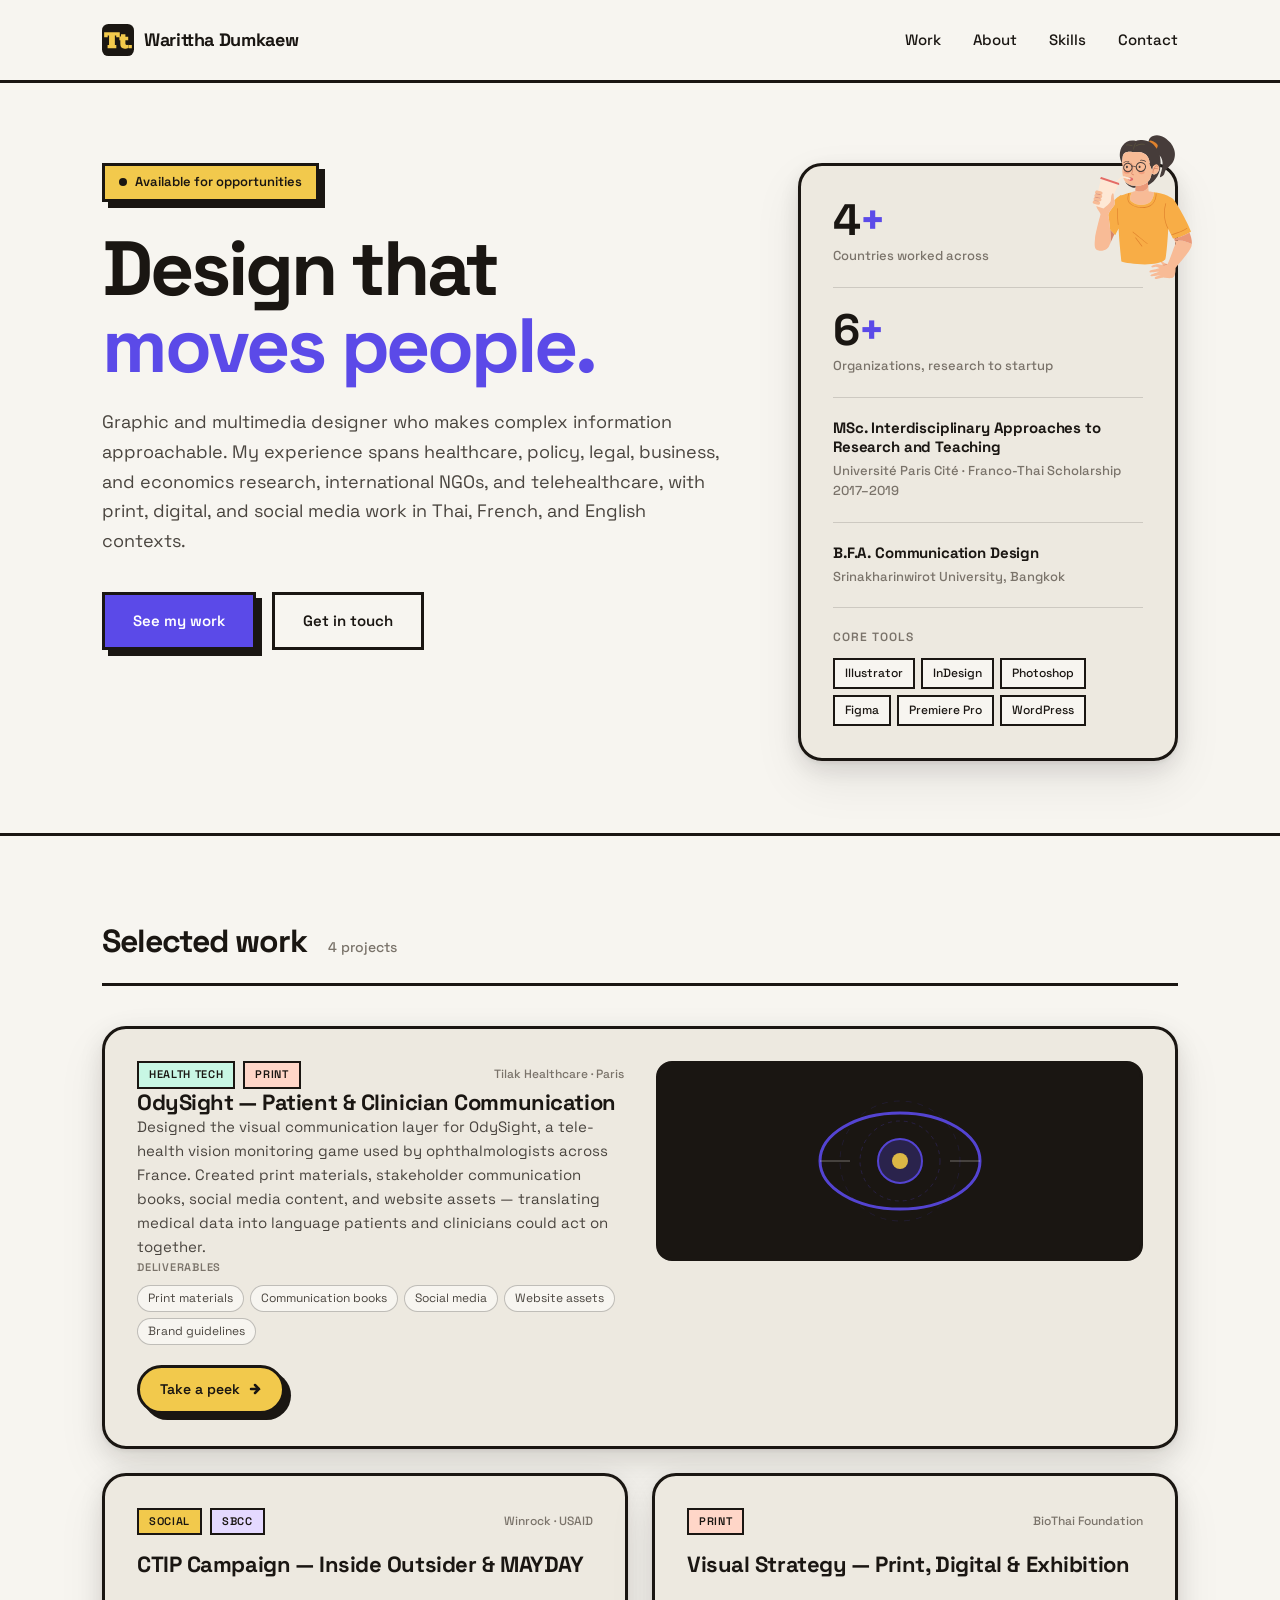
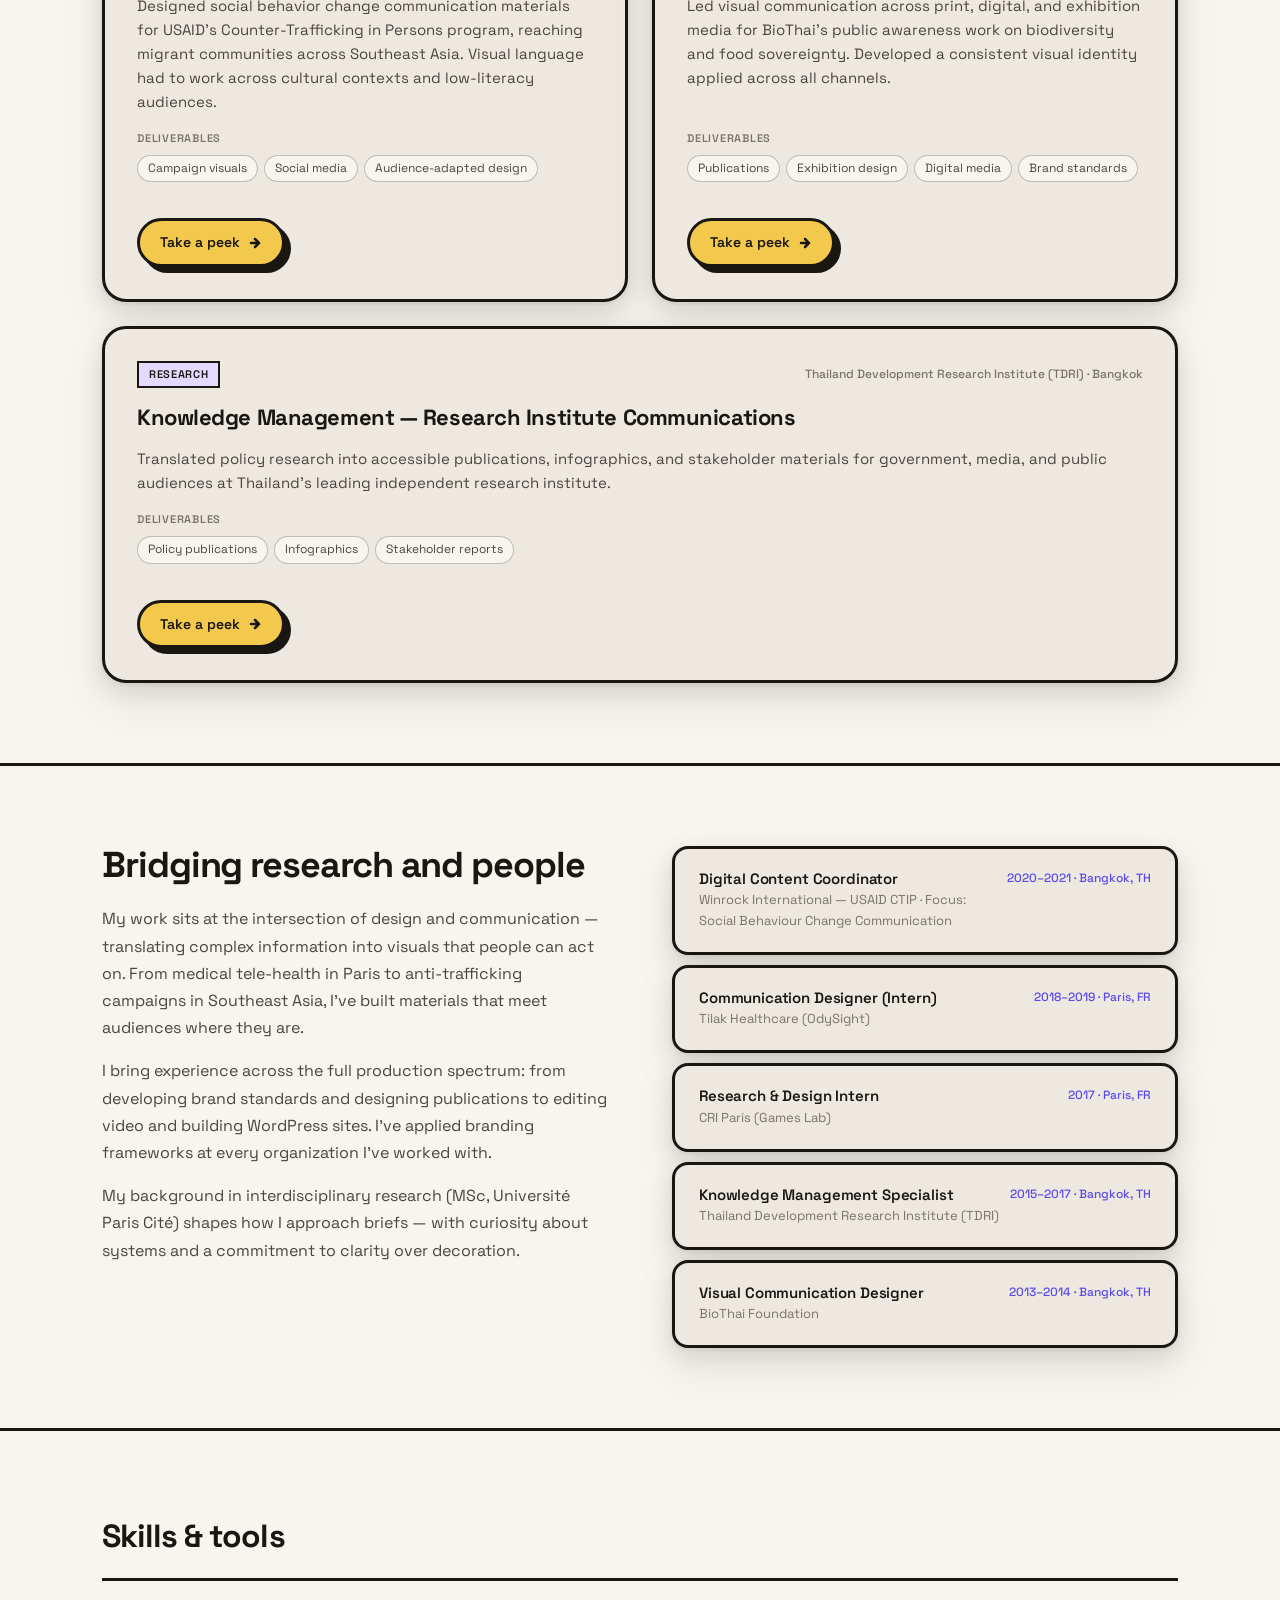
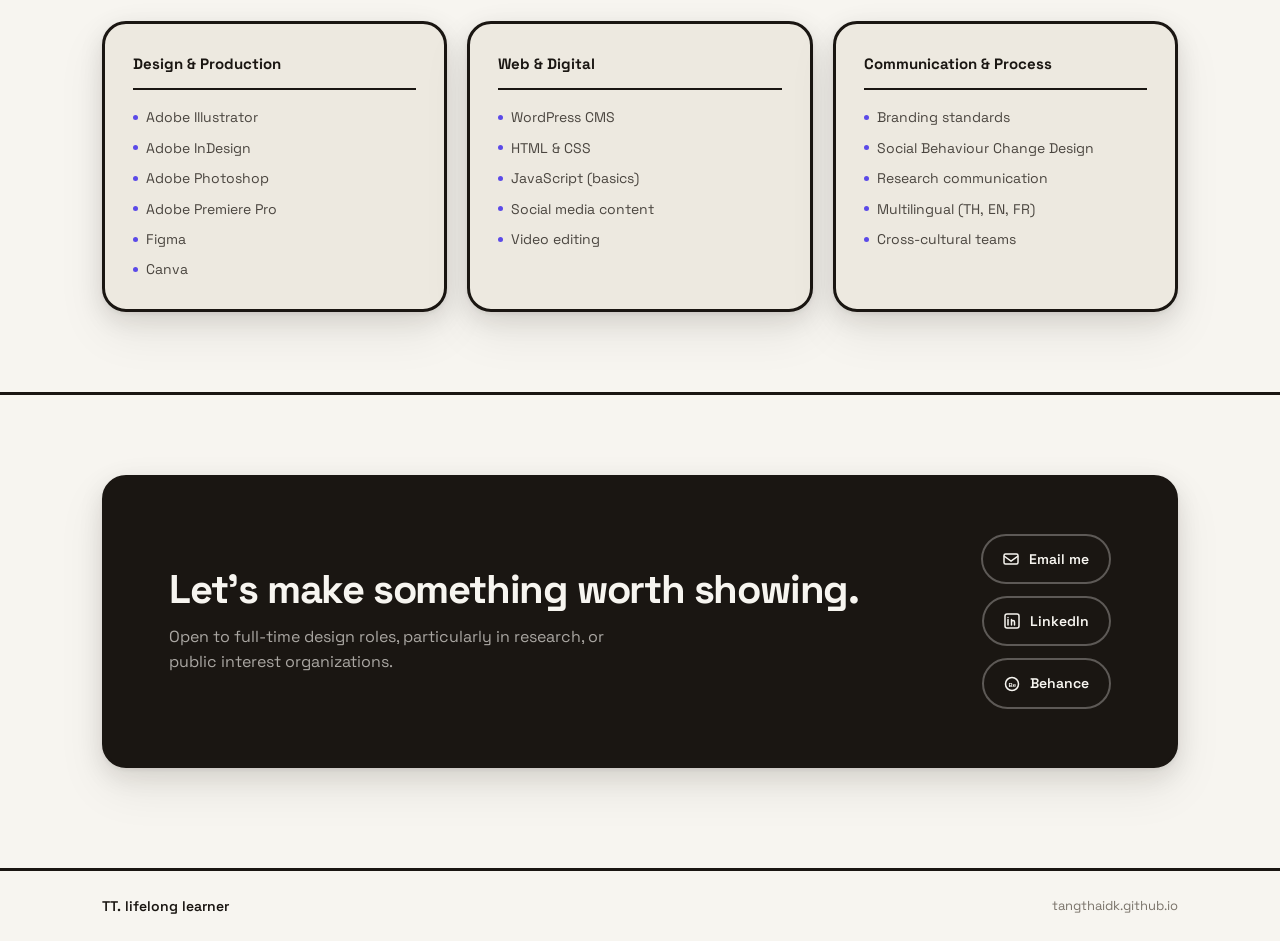
==== index.html @ 972541ae "New floating character and friendlier project button label Co-Authored-By: Claude Opus 5.5 <noreply@" ====
<!DOCTYPE html>
<html lang="en">
<head>
<meta charset="UTF-8">
<meta name="viewport" content="width=device-width, initial-scale=1.0">
<title>Warittha Dumkaew — Graphic & Multimedia Designer</title>
<link rel="icon" href="favicon.svg" type="image/svg+xml">
<link rel="apple-touch-icon" href="apple-touch-icon.png">
<link href="https://fonts.googleapis.com/css2?family=Space+Grotesk:wght@300;400;500;600;700&display=swap" rel="stylesheet">
<style>
  *, *::before, *::after { box-sizing: border-box; margin: 0; padding: 0; }

  :root {
    --base: #F7F5F0;
    --surface: #EDE9E0;
    --ink: #1A1612;
    --accent: #5B4AE8;
    --punch: #F2C94C;
    --text-soft: #4A453F;
    --text-muted: #7A736A;
    --border: 3px solid var(--ink);
    --shadow: 6px 6px 0 var(--ink);
    --clay-shadow:
      0 2px 4px rgba(26,22,18,0.06),
      0 8px 24px rgba(26,22,18,0.10),
      0 20px 48px rgba(26,22,18,0.08);
    --radius: 24px;
    --font: 'Space Grotesk', sans-serif;
  }

  html { scroll-behavior: smooth; }

  body {
    background: var(--base);
    color: var(--ink);
    font-family: var(--font);
    font-size: 17px;
    line-height: 1.6;
    overflow-x: hidden;
  }

  /* ── LOAD FADE ── */
  @keyframes fadeUp {
    from { opacity: 0; transform: translateY(20px); }
    to   { opacity: 1; transform: translateY(0); }
  }
  .fade-in { animation: fadeUp 0.6s ease both; }
  .fade-in:nth-child(2) { animation-delay: 0.1s; }
  .fade-in:nth-child(3) { animation-delay: 0.2s; }
  .fade-in:nth-child(4) { animation-delay: 0.3s; }

  @media (prefers-reduced-motion: reduce) {
    .fade-in,
    .floating-char { animation: none; }
  }

  /* ── LAYOUT ── */
  .container {
    max-width: 1140px;
    margin: 0 auto;
    padding: 0 32px;
  }

  /* ── NAV ── */
  nav {
    padding: 24px 0;
    border-bottom: var(--border);
    background: var(--base);
    position: sticky;
    top: 0;
    z-index: 100;
  }
  nav .inner {
    display: flex;
    align-items: center;
    justify-content: space-between;
  }
  .nav-name {
    display: flex;
    align-items: center;
    gap: 10px;
    font-size: 18px;
    font-weight: 700;
    letter-spacing: -0.02em;
    color: var(--ink);
    text-decoration: none;
  }
  .logo-mark {
    width: 32px;
    height: 32px;
    display: block;
    flex-shrink: 0;
  }
  .nav-links {
    display: flex;
    gap: 32px;
    list-style: none;
  }
  .nav-links a {
    font-size: 15px;
    font-weight: 500;
    color: var(--ink);
    text-decoration: none;
    padding-bottom: 2px;
    border-bottom: 2px solid transparent;
    transition: border-color 0.15s;
  }
  .nav-links a:hover { border-color: var(--accent); }
  .nav-links a:focus-visible {
    outline: 3px solid var(--accent);
    outline-offset: 4px;
    border-radius: 2px;
  }

  /* ── HERO ── */
  .hero {
    padding: 80px 0 72px;
    border-bottom: var(--border);
  }
  .hero-grid {
    display: grid;
    grid-template-columns: 1fr 380px;
    gap: 64px;
    align-items: start;
  }
  .hero-eyebrow {
    display: inline-flex;
    align-items: center;
    gap: 8px;
    background: var(--punch);
    border: var(--border);
    padding: 6px 14px;
    font-size: 13px;
    font-weight: 600;
    margin-bottom: 28px;
    box-shadow: var(--shadow);
  }
  .hero-eyebrow-dot {
    width: 8px; height: 8px;
    background: var(--ink);
    border-radius: 50%;
    flex-shrink: 0;
  }
  h1 {
    font-size: clamp(48px, 6vw, 80px);
    font-weight: 700;
    line-height: 1.0;
    letter-spacing: -0.04em;
    margin-bottom: 24px;
    max-width: 14ch;
  }
  h1 .block-accent {
    display: block;
    color: var(--accent);
  }
  .hero-bio {
    font-size: 18px;
    font-weight: 400;
    line-height: 1.65;
    max-width: 54ch;
    color: var(--text-soft);
    margin-bottom: 36px;
  }
  .hero-cta-row {
    display: flex;
    gap: 16px;
    flex-wrap: wrap;
  }
  .btn-primary,
  .btn-secondary {
    display: inline-block;
    border: var(--border);
    padding: 14px 28px;
    font-family: var(--font);
    font-size: 15px;
    font-weight: 600;
    text-decoration: none;
    cursor: pointer;
  }
  .btn-primary {
    background: var(--accent);
    color: #fff;
    box-shadow: var(--shadow);
    transition: transform 0.1s, box-shadow 0.1s;
  }
  .btn-primary:hover {
    transform: translate(-2px, -2px);
    box-shadow: 8px 8px 0 var(--ink);
  }
  .btn-primary:active {
    transform: translate(2px, 2px);
    box-shadow: 3px 3px 0 var(--ink);
  }
  .btn-secondary {
    background: transparent;
    color: var(--ink);
    transition: background 0.1s;
  }
  .btn-secondary:hover { background: var(--surface); }
  .btn-primary:focus-visible,
  .btn-secondary:focus-visible {
    outline: 3px solid var(--accent);
    outline-offset: 3px;
  }

  /* ── HERO STAT CARD (clay) ── */
  .hero-stats {
    background: var(--surface);
    border: var(--border);
    border-radius: var(--radius);
    box-shadow: var(--clay-shadow);
    padding: 32px;
    display: flex;
    flex-direction: column;
    gap: 20px;
  }
  /* ── FLOATING CHARACTER ── */
  .hero-stats-wrap {
    position: relative;
  }
  .floating-char {
    position: absolute;
    top: -48px;
    right: -24px;
    width: 120px;
    pointer-events: none;
    animation: floatBob 3.5s ease-in-out infinite;
    z-index: 2;
  }
  @keyframes floatBob {
    0%, 100% { transform: translateY(0) rotate(-4deg); }
    50%       { transform: translateY(-10px) rotate(2deg); }
  }
  .stat-number {
    font-size: 44px;
    font-weight: 700;
    letter-spacing: -0.04em;
    line-height: 1;
    color: var(--ink);
  }
  .stat-number span { color: var(--accent); }
  .stat-number.stat-degree {
    font-size: 15px;
    font-weight: 700;
    letter-spacing: -0.01em;
    line-height: 1.3;
  }
  .stat-label {
    font-size: 13px;
    font-weight: 500;
    color: var(--text-muted);
    margin-top: 4px;
  }
  .stat-divider {
    height: 1px;
    background: rgba(26,22,18,0.15);
  }
  .hero-tools-label {
    font-size: 12px;
    font-weight: 600;
    color: var(--text-muted);
    text-transform: uppercase;
    letter-spacing: 0.08em;
    margin-bottom: 10px;
  }
  .tool-tags {
    display: flex;
    flex-wrap: wrap;
    gap: 6px;
  }
  .tool-tag {
    font-size: 12px;
    font-weight: 500;
    padding: 4px 10px;
    border: 2px solid var(--ink);
    background: var(--base);
  }

  /* ── SECTION HEADER ── */
  .section-header {
    display: flex;
    align-items: baseline;
    gap: 20px;
    margin-bottom: 40px;
    padding-bottom: 16px;
    border-bottom: var(--border);
  }
  .section-title {
    font-size: 32px;
    font-weight: 700;
    letter-spacing: -0.03em;
  }
  .section-count {
    font-size: 14px;
    font-weight: 500;
    color: var(--text-muted);
  }

  /* ── PROJECTS ── */
  .projects-section {
    padding: 80px 0;
    border-bottom: var(--border);
  }
  .projects-grid {
    display: grid;
    grid-template-columns: repeat(2, 1fr);
    gap: 24px;
  }
  .project-card {
    background: var(--surface);
    border: var(--border);
    border-radius: var(--radius);
    box-shadow: var(--clay-shadow);
    padding: 32px;
    display: flex;
    flex-direction: column;
    gap: 16px;
    transition: transform 0.15s, box-shadow 0.15s;
  }
  .project-card:hover {
    transform: translate(-3px, -3px);
    box-shadow: var(--clay-shadow), var(--shadow);
  }
  .project-card.wide { grid-column: span 2; }
  .project-card.featured {
    grid-column: span 2;
    display: grid;
    grid-template-columns: 1fr 1fr;
    gap: 32px;
    align-items: start;
  }
  .project-meta {
    display: flex;
    gap: 8px;
    flex-wrap: wrap;
    align-items: center;
  }
  .project-tag {
    font-size: 11px;
    font-weight: 600;
    padding: 3px 10px;
    border: 2px solid var(--ink);
    text-transform: uppercase;
    letter-spacing: 0.06em;
  }
  .project-tag.health { background: #C8F7E4; }
  .project-tag.research { background: #E4D9FF; }
  .project-tag.social { background: var(--punch); }
  .project-tag.print { background: #FFD6C8; }
  .project-org {
    font-size: 12px;
    font-weight: 500;
    color: var(--text-muted);
    margin-left: auto;
  }
  .project-title {
    font-size: 22px;
    font-weight: 700;
    letter-spacing: -0.02em;
    line-height: 1.2;
  }
  .project-desc {
    font-size: 15px;
    line-height: 1.6;
    color: var(--text-soft);
  }
  .project-deliverables {
    margin-top: auto;
  }
  .deliverables-label {
    font-size: 11px;
    font-weight: 600;
    text-transform: uppercase;
    letter-spacing: 0.07em;
    color: var(--text-muted);
    margin-bottom: 8px;
  }
  .deliverables-list {
    display: flex;
    flex-wrap: wrap;
    gap: 6px;
  }
  .deliverable-chip {
    font-size: 12px;
    padding: 3px 10px;
    background: var(--base);
    border: 1.5px solid rgba(26,22,18,0.25);
    border-radius: 100px;
    color: var(--text-soft);
  }
  .project-link-btn {
    align-self: flex-start;
    display: inline-flex;
    align-items: center;
    gap: 8px;
    margin-top: 20px;
    padding: 10px 20px;
    font-size: 14px;
    font-weight: 600;
    color: var(--ink);
    text-decoration: none;
    background: var(--punch);
    border: var(--border);
    border-radius: 100px;
    box-shadow: var(--shadow);
    transition: transform 0.1s;
  }
  .project-link-btn:hover { transform: translateY(-2px); }
  .project-link-btn:focus-visible {
    outline: 3px solid var(--accent);
    outline-offset: 3px;
  }
  .project-visual {
    background: var(--ink);
    border: var(--border);
    border-radius: 16px;
    min-height: 200px;
    display: flex;
    align-items: center;
    justify-content: center;
    overflow: hidden;
  }
  .project-visual svg { opacity: 0.9; }

  /* ── ABOUT ── */
  .about-section {
    padding: 80px 0;
    border-bottom: var(--border);
  }
  .about-grid {
    display: grid;
    grid-template-columns: 1fr 1fr;
    gap: 64px;
    align-items: start;
  }
  .about-text h2 {
    font-size: 36px;
    font-weight: 700;
    letter-spacing: -0.03em;
    margin-bottom: 20px;
    line-height: 1.1;
  }
  .about-text p {
    font-size: 16px;
    line-height: 1.7;
    color: var(--text-soft);
    margin-bottom: 16px;
  }
  .about-text p:last-child { margin-bottom: 0; }
  .experience-stack {
    display: flex;
    flex-direction: column;
    gap: 10px;
  }
  .exp-item {
    background: var(--surface);
    border: var(--border);
    border-radius: 16px;
    padding: 20px 24px;
    box-shadow: var(--clay-shadow);
    display: grid;
    grid-template-columns: 1fr auto;
    gap: 8px;
    align-items: start;
  }
  .exp-role {
    font-size: 15px;
    font-weight: 600;
    letter-spacing: -0.01em;
    line-height: 1.3;
  }
  .exp-org {
    font-size: 13px;
    color: var(--text-muted);
    margin-top: 2px;
  }
  .exp-loc {
    font-size: 12px;
    font-weight: 500;
    color: var(--accent);
    text-align: right;
    white-space: nowrap;
  }

  /* ── SKILLS ── */
  .skills-section {
    padding: 80px 0;
    border-bottom: var(--border);
  }
  .skills-grid {
    display: grid;
    grid-template-columns: repeat(3, 1fr);
    gap: 20px;
  }
  .skill-card {
    background: var(--surface);
    border: var(--border);
    border-radius: var(--radius);
    box-shadow: var(--clay-shadow);
    padding: 28px;
  }
  .skill-card-title {
    font-size: 15px;
    font-weight: 700;
    margin-bottom: 16px;
    padding-bottom: 12px;
    border-bottom: 2px solid var(--ink);
  }
  .skill-list {
    list-style: none;
    display: flex;
    flex-direction: column;
    gap: 8px;
  }
  .skill-list li {
    font-size: 14px;
    color: var(--text-soft);
    display: flex;
    align-items: center;
    gap: 8px;
  }
  .skill-dot {
    width: 5px; height: 5px;
    background: var(--accent);
    border-radius: 50%;
    flex-shrink: 0;
  }

  /* ── CONTACT ── */
  .contact-section {
    padding: 80px 0 100px;
  }
  .contact-box {
    background: var(--ink);
    color: var(--base);
    border: var(--border);
    border-radius: var(--radius);
    box-shadow: var(--clay-shadow);
    padding: 56px 64px;
    display: grid;
    grid-template-columns: 1fr auto;
    gap: 48px;
    align-items: center;
  }
  .contact-box h2 {
    font-size: 40px;
    font-weight: 700;
    letter-spacing: -0.03em;
    line-height: 1.1;
    margin-bottom: 12px;
    color: var(--base);
  }
  .contact-box p {
    font-size: 16px;
    color: rgba(247,245,240,0.65);
    max-width: 46ch;
  }
  .contact-links {
    display: flex;
    flex-direction: column;
    gap: 12px;
    align-items: flex-end;
  }
  .contact-link {
    display: flex;
    align-items: center;
    gap: 10px;
    font-size: 14px;
    font-weight: 600;
    color: var(--base);
    text-decoration: none;
    padding: 12px 20px;
    border: 2px solid rgba(247,245,240,0.3);
    border-radius: 100px;
    transition: border-color 0.15s, background 0.15s;
  }
  .contact-link:hover {
    border-color: var(--punch);
    background: rgba(242,201,76,0.1);
  }
  .contact-link:focus-visible {
    outline: 3px solid var(--punch);
    outline-offset: 3px;
  }

  /* ── FOOTER ── */
  footer {
    padding: 24px 0;
    border-top: var(--border);
  }
  footer .inner {
    display: flex;
    justify-content: space-between;
    align-items: center;
  }
  .footer-name {
    font-size: 14px;
    font-weight: 600;
  }
  .footer-note {
    font-size: 13px;
    color: var(--text-muted);
  }

  /* ── RESPONSIVE ── */
  @media (max-width: 900px) {
    .hero-grid { grid-template-columns: 1fr; gap: 40px; }
    .projects-grid { grid-template-columns: 1fr; }
    .project-card.wide,
    .project-card.featured { grid-column: auto; }
    .project-card.featured { grid-template-columns: 1fr; }
    .floating-char { width: 90px; top: -36px; right: -12px; }
    .about-grid { grid-template-columns: 1fr; gap: 40px; }
    .skills-grid { grid-template-columns: 1fr 1fr; }
    .contact-box {
      grid-template-columns: 1fr;
      padding: 40px 32px;
    }
    .contact-links { align-items: flex-start; }
  }

  @media (max-width: 600px) {
    .container { padding: 0 20px; }
    h1 { font-size: 42px; }
    .skills-grid { grid-template-columns: 1fr; }
    .nav-links { display: none; }
    .contact-box h2 { font-size: 30px; }
  }
</style>
</head>
<body>

<!-- NAV -->
<nav>
  <div class="container inner">
    <a class="nav-name" href="#">
      <img class="logo-mark" src="favicon.svg" alt="" width="32" height="32">
      Warittha Dumkaew
    </a>
    <ul class="nav-links">
      <li><a href="#projects">Work</a></li>
      <li><a href="#about">About</a></li>
      <li><a href="#skills">Skills</a></li>
      <li><a href="#contact">Contact</a></li>
    </ul>
  </div>
</nav>

<!-- HERO -->
<section class="hero">
  <div class="container">
    <div class="hero-grid">
      <div>
        <div class="hero-eyebrow fade-in">
          <span class="hero-eyebrow-dot"></span>
          Available for opportunities
        </div>
        <h1 class="fade-in">Design that <span class="block-accent">moves people.</span></h1>
        <p class="hero-bio fade-in">
          Graphic and multimedia designer who makes complex information approachable. My experience spans healthcare, policy, legal, business, and economics research, international NGOs, and telehealthcare, with print, digital, and social media work in Thai, French, and English contexts.
        </p>
        <div class="hero-cta-row fade-in">
          <a href="#projects" class="btn-primary">See my work</a>
          <a href="#contact" class="btn-secondary">Get in touch</a>
        </div>
      </div>
      <div class="hero-stats-wrap fade-in">
        <!-- FLOATING CHARACTER (decorative) — to change it, replace character.svg -->
        <img class="floating-char" src="character.svg" alt="">

        <div class="hero-stats">
          <div class="stat-item">
            <div class="stat-number">4<span>+</span></div>
            <div class="stat-label">Countries worked across</div>
          </div>
          <div class="stat-divider"></div>
          <div class="stat-item">
            <div class="stat-number">6<span>+</span></div>
            <div class="stat-label">Organizations, research to startup</div>
          </div>
          <div class="stat-divider"></div>
          <div class="stat-item">
            <div class="stat-number stat-degree">MSc. Interdisciplinary Approaches to Research and Teaching</div>
            <div class="stat-label">Université Paris Cité · Franco-Thai Scholarship 2017–2019</div>
          </div>
          <div class="stat-divider"></div>
          <div class="stat-item">
            <div class="stat-number stat-degree">B.F.A. Communication Design</div>
            <div class="stat-label">Srinakharinwirot University, Bangkok</div>
          </div>
          <div class="stat-divider"></div>
          <div>
            <div class="hero-tools-label">Core tools</div>
            <div class="tool-tags">
              <span class="tool-tag">Illustrator</span>
              <span class="tool-tag">InDesign</span>
              <span class="tool-tag">Photoshop</span>
              <span class="tool-tag">Figma</span>
              <span class="tool-tag">Premiere Pro</span>
              <span class="tool-tag">WordPress</span>
            </div>
          </div>
        </div><!-- .hero-stats -->
      </div><!-- .hero-stats-wrap -->
    </div>
  </div>
</section>

<!-- PROJECTS -->
<section class="projects-section" id="projects">
  <div class="container">
    <div class="section-header">
      <h2 class="section-title">Selected work</h2>
      <span class="section-count">4 projects</span>
    </div>
    <div class="projects-grid">

      <!-- FEATURED: OdySight -->
      <div class="project-card featured">
        <div>
          <div class="project-meta">
            <span class="project-tag health">Health tech</span>
            <span class="project-tag print">Print</span>
            <span class="project-org">Tilak Healthcare · Paris</span>
          </div>
          <h3 class="project-title">OdySight — Patient &amp; Clinician Communication</h3>
          <p class="project-desc">
            Designed the visual communication layer for OdySight, a tele-health vision monitoring game used by ophthalmologists across France. Created print materials, stakeholder communication books, social media content, and website assets — translating medical data into language patients and clinicians could act on together.
          </p>
          <div class="project-deliverables">
            <div class="deliverables-label">Deliverables</div>
            <div class="deliverables-list">
              <span class="deliverable-chip">Print materials</span>
              <span class="deliverable-chip">Communication books</span>
              <span class="deliverable-chip">Social media</span>
              <span class="deliverable-chip">Website assets</span>
              <span class="deliverable-chip">Brand guidelines</span>
            </div>
          </div>
          <a href="tilak.html" class="project-link-btn">
            Take a peek
            <svg aria-hidden="true" width="14" height="14" viewBox="0 0 14 14" fill="none" stroke="currentColor" stroke-width="2.5" stroke-linecap="round"><path d="M3 7h8M7 3l4 4-4 4"/></svg>
          </a>
        </div>
        <div class="project-visual">
          <svg aria-hidden="true" width="220" height="180" viewBox="0 0 220 180" fill="none" xmlns="http://www.w3.org/2000/svg">
            <ellipse cx="110" cy="90" rx="80" ry="48" stroke="#5B4AE8" stroke-width="3"/>
            <circle cx="110" cy="90" r="22" fill="#5B4AE8" fill-opacity="0.3" stroke="#5B4AE8" stroke-width="2"/>
            <circle cx="110" cy="90" r="8" fill="#F2C94C"/>
            <line x1="30" y1="90" x2="60" y2="90" stroke="rgba(247,245,240,0.3)" stroke-width="1.5"/>
            <line x1="160" y1="90" x2="190" y2="90" stroke="rgba(247,245,240,0.3)" stroke-width="1.5"/>
            <circle cx="110" cy="90" r="40" stroke="rgba(91,74,232,0.25)" stroke-width="1" stroke-dasharray="4 4"/>
            <circle cx="110" cy="90" r="60" stroke="rgba(91,74,232,0.15)" stroke-width="1" stroke-dasharray="6 6"/>
          </svg>
        </div>
      </div>

      <!-- Winrock -->
      <div class="project-card">
        <div class="project-meta">
          <span class="project-tag social">Social</span>
          <span class="project-tag research">SBCC</span>
          <span class="project-org">Winrock · USAID</span>
        </div>
        <h3 class="project-title">CTIP Campaign — Inside Outsider &amp; MAYDAY</h3>
        <p class="project-desc">
          Designed social behavior change communication materials for USAID's Counter-Trafficking in Persons program, reaching migrant communities across Southeast Asia. Visual language had to work across cultural contexts and low-literacy audiences.
        </p>
        <div class="project-deliverables">
          <div class="deliverables-label">Deliverables</div>
          <div class="deliverables-list">
            <span class="deliverable-chip">Campaign visuals</span>
            <span class="deliverable-chip">Social media</span>
            <span class="deliverable-chip">Audience-adapted design</span>
          </div>
        </div>
        <a href="winrock.html" class="project-link-btn">
          Take a peek
          <svg aria-hidden="true" width="14" height="14" viewBox="0 0 14 14" fill="none" stroke="currentColor" stroke-width="2.5" stroke-linecap="round"><path d="M3 7h8M7 3l4 4-4 4"/></svg>
        </a>
      </div>

      <!-- BioThai -->
      <div class="project-card">
        <div class="project-meta">
          <span class="project-tag print">Print</span>
          <span class="project-org">BioThai Foundation</span>
        </div>
        <h3 class="project-title">Visual Strategy — Print, Digital &amp; Exhibition</h3>
        <p class="project-desc">
          Led visual communication across print, digital, and exhibition media for BioThai's public awareness work on biodiversity and food sovereignty. Developed a consistent visual identity applied across all channels.
        </p>
        <div class="project-deliverables">
          <div class="deliverables-label">Deliverables</div>
          <div class="deliverables-list">
            <span class="deliverable-chip">Publications</span>
            <span class="deliverable-chip">Exhibition design</span>
            <span class="deliverable-chip">Digital media</span>
            <span class="deliverable-chip">Brand standards</span>
          </div>
        </div>
        <a href="biothai.html" class="project-link-btn">
          Take a peek
          <svg aria-hidden="true" width="14" height="14" viewBox="0 0 14 14" fill="none" stroke="currentColor" stroke-width="2.5" stroke-linecap="round"><path d="M3 7h8M7 3l4 4-4 4"/></svg>
        </a>
      </div>

      <!-- TDRI -->
      <div class="project-card wide">
        <div class="project-meta">
          <span class="project-tag research">Research</span>
          <span class="project-org">Thailand Development Research Institute (TDRI) · Bangkok</span>
        </div>
        <h3 class="project-title">Knowledge Management — Research Institute Communications</h3>
        <p class="project-desc">
          Translated policy research into accessible publications, infographics, and stakeholder materials for government, media, and public audiences at Thailand's leading independent research institute.
        </p>
        <div class="project-deliverables">
          <div class="deliverables-label">Deliverables</div>
          <div class="deliverables-list">
            <span class="deliverable-chip">Policy publications</span>
            <span class="deliverable-chip">Infographics</span>
            <span class="deliverable-chip">Stakeholder reports</span>
          </div>
        </div>
        <a href="tdri.html" class="project-link-btn">
          Take a peek
          <svg aria-hidden="true" width="14" height="14" viewBox="0 0 14 14" fill="none" stroke="currentColor" stroke-width="2.5" stroke-linecap="round"><path d="M3 7h8M7 3l4 4-4 4"/></svg>
        </a>
      </div>

    </div>
  </div>
</section>

<!-- ABOUT -->
<section class="about-section" id="about">
  <div class="container">
    <div class="about-grid">
      <div class="about-text">
        <h2>Bridging research and people</h2>
        <p>
          My work sits at the intersection of design and communication — translating complex information into visuals that people can act on. From medical tele-health in Paris to anti-trafficking campaigns in Southeast Asia, I've built materials that meet audiences where they are.
        </p>
        <p>
          I bring experience across the full production spectrum: from developing brand standards and designing publications to editing video and building WordPress sites. I've applied branding frameworks at every organization I've worked with.
        </p>
        <p>
          My background in interdisciplinary research (MSc, Université Paris Cité) shapes how I approach briefs — with curiosity about systems and a commitment to clarity over decoration.
        </p>
      </div>
      <div>
        <div class="experience-stack">
          <div class="exp-item">
            <div>
              <div class="exp-role">Digital Content Coordinator</div>
              <div class="exp-org">Winrock International — USAID CTIP · Focus: Social Behaviour Change Communication</div>
            </div>
            <div class="exp-loc">2020–2021 · Bangkok, TH</div>
          </div>
          <div class="exp-item">
            <div>
              <div class="exp-role">Communication Designer (Intern)</div>
              <div class="exp-org">Tilak Healthcare (OdySight)</div>
            </div>
            <div class="exp-loc">2018–2019 · Paris, FR</div>
          </div>
          <div class="exp-item">
            <div>
              <div class="exp-role">Research &amp; Design Intern</div>
              <div class="exp-org">CRI Paris (Games Lab)</div>
            </div>
            <div class="exp-loc">2017 · Paris, FR</div>
          </div>
          <div class="exp-item">
            <div>
              <div class="exp-role">Knowledge Management Specialist</div>
              <div class="exp-org">Thailand Development Research Institute (TDRI)</div>
            </div>
            <div class="exp-loc">2015–2017 · Bangkok, TH</div>
          </div>
          <div class="exp-item">
            <div>
              <div class="exp-role">Visual Communication Designer</div>
              <div class="exp-org">BioThai Foundation</div>
            </div>
            <div class="exp-loc">2013–2014 · Bangkok, TH</div>
          </div>
        </div>
      </div>
    </div>
  </div>
</section>

<!-- SKILLS -->
<section class="skills-section" id="skills">
  <div class="container">
    <div class="section-header">
      <h2 class="section-title">Skills &amp; tools</h2>
    </div>
    <div class="skills-grid">
      <div class="skill-card">
        <div class="skill-card-title">Design &amp; Production</div>
        <ul class="skill-list">
          <li><span class="skill-dot"></span>Adobe Illustrator</li>
          <li><span class="skill-dot"></span>Adobe InDesign</li>
          <li><span class="skill-dot"></span>Adobe Photoshop</li>
          <li><span class="skill-dot"></span>Adobe Premiere Pro</li>
          <li><span class="skill-dot"></span>Figma</li>
          <li><span class="skill-dot"></span>Canva</li>
        </ul>
      </div>
      <div class="skill-card">
        <div class="skill-card-title">Web &amp; Digital</div>
        <ul class="skill-list">
          <li><span class="skill-dot"></span>WordPress CMS</li>
          <li><span class="skill-dot"></span>HTML &amp; CSS</li>
          <li><span class="skill-dot"></span>JavaScript (basics)</li>
          <li><span class="skill-dot"></span>Social media content</li>
          <li><span class="skill-dot"></span>Video editing</li>
        </ul>
      </div>
      <div class="skill-card">
        <div class="skill-card-title">Communication &amp; Process</div>
        <ul class="skill-list">
          <li><span class="skill-dot"></span>Branding standards</li>
          <li><span class="skill-dot"></span>Social Behaviour Change Design</li>
          <li><span class="skill-dot"></span>Research communication</li>
          <li><span class="skill-dot"></span>Multilingual (TH, EN, FR)</li>
          <li><span class="skill-dot"></span>Cross-cultural teams</li>
        </ul>
      </div>
    </div>
  </div>
</section>

<!-- CONTACT -->
<section class="contact-section" id="contact">
  <div class="container">
    <div class="contact-box">
      <div>
        <h2>Let's make something worth showing.</h2>
        <p>Open to full-time design roles, particularly in research, or public interest organizations.</p>
      </div>
      <div class="contact-links">
        <a href="mailto:tangthaidk@gmail.com" class="contact-link">
          <svg aria-hidden="true" width="16" height="16" viewBox="0 0 16 16" fill="none"><rect x="1" y="3" width="14" height="10" rx="1.5" stroke="currentColor" stroke-width="1.5"/><path d="M1 5l7 5 7-5" stroke="currentColor" stroke-width="1.5"/></svg>
          Email me
        </a>
        <a href="https://www.linkedin.com/in/warittha-dumkaew/" class="contact-link" target="_blank" rel="noopener">
          <svg aria-hidden="true" width="16" height="16" viewBox="0 0 16 16" fill="none"><rect x="1" y="1" width="14" height="14" rx="2" stroke="currentColor" stroke-width="1.5"/><path d="M4 6.5V12M4 4.5V4.6" stroke="currentColor" stroke-width="1.5" stroke-linecap="round"/><path d="M7.5 12V9a1.5 1.5 0 013 0v3M7.5 6.5V12" stroke="currentColor" stroke-width="1.5" stroke-linecap="round"/></svg>
          LinkedIn
        </a>
        <a href="https://www.behance.net/maikeedfai_tc27a" class="contact-link" target="_blank" rel="noopener">
          <svg aria-hidden="true" width="16" height="16" viewBox="0 0 16 16" fill="none"><circle cx="8" cy="8" r="6.5" stroke="currentColor" stroke-width="1.5"/><text x="4.5" y="11" font-size="6" font-family="sans-serif" fill="currentColor" font-weight="700">Be</text></svg>
          Behance
        </a>
      </div>
    </div>
  </div>
</section>

<!-- FOOTER -->
<footer>
  <div class="container inner">
    <span class="footer-name">TT. lifelong learner</span>
    <span class="footer-note">tangthaidk.github.io</span>
  </div>
</footer>

</body>
</html>
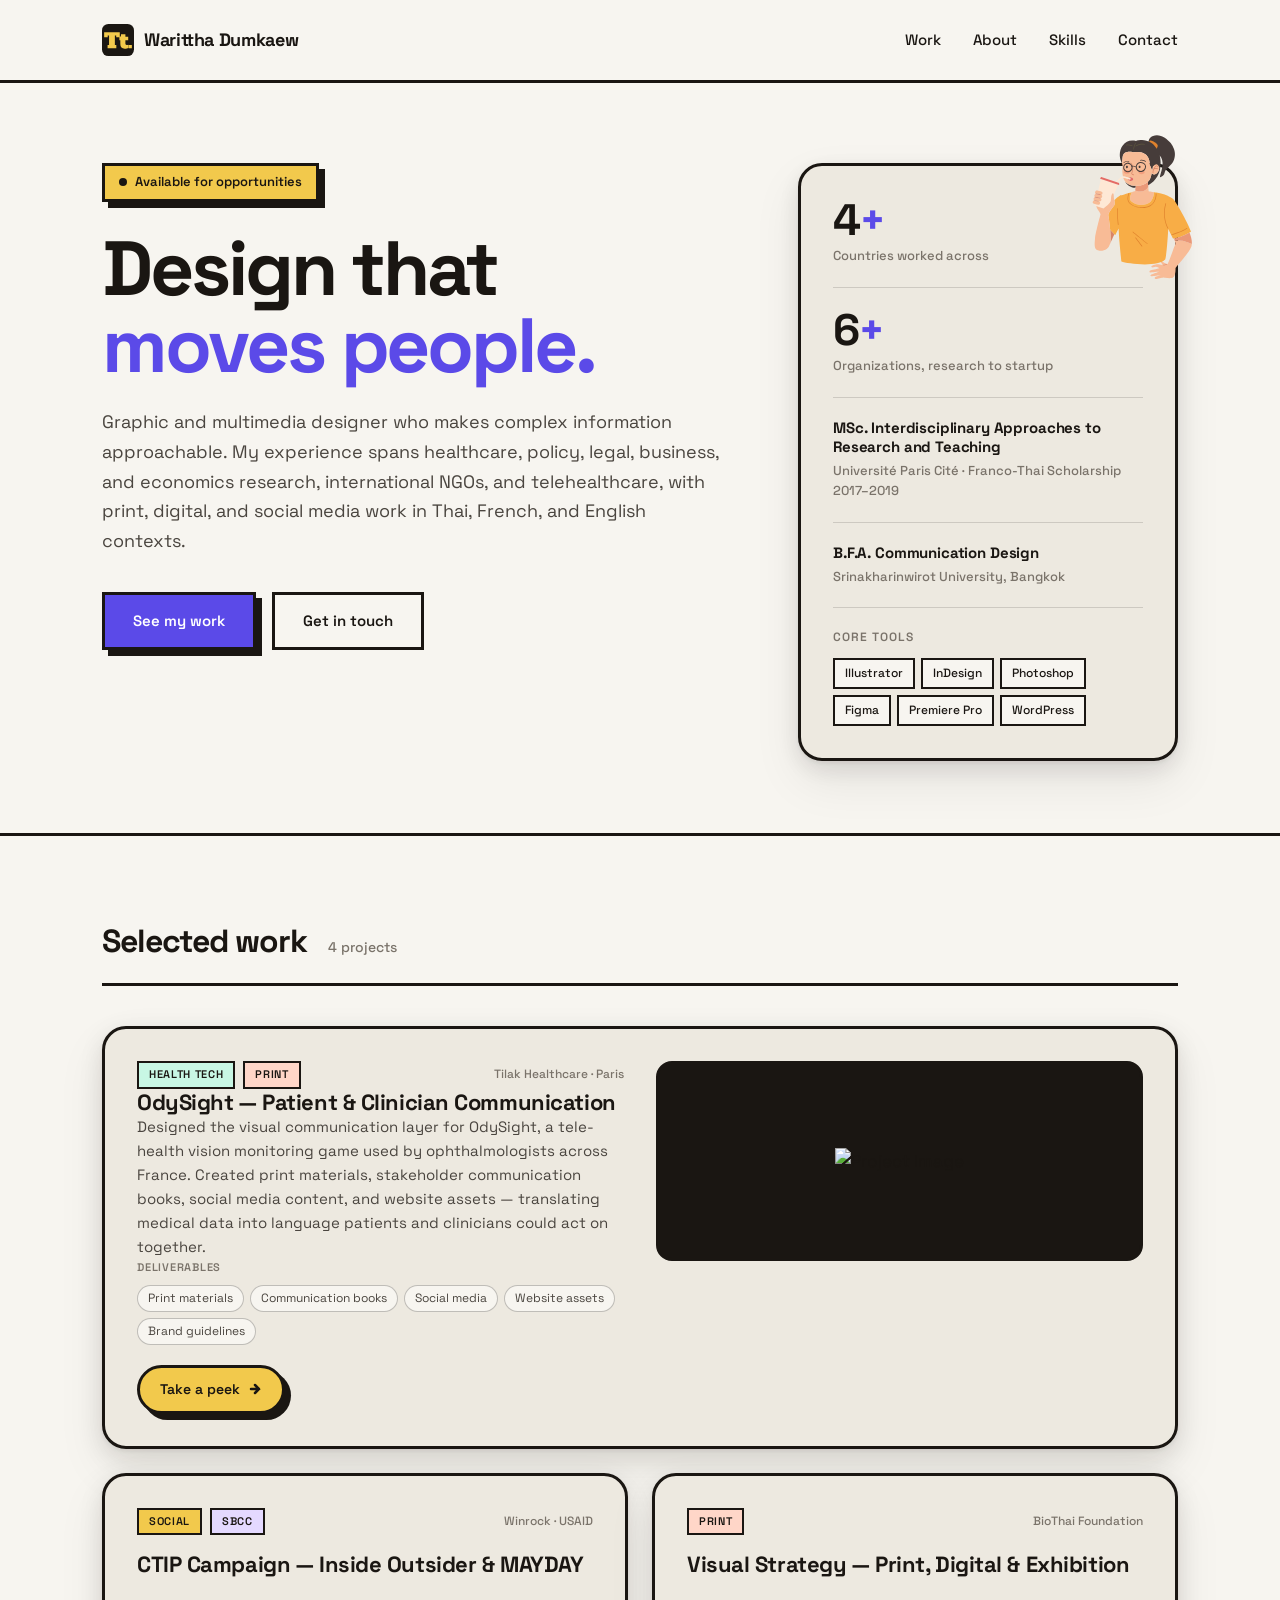
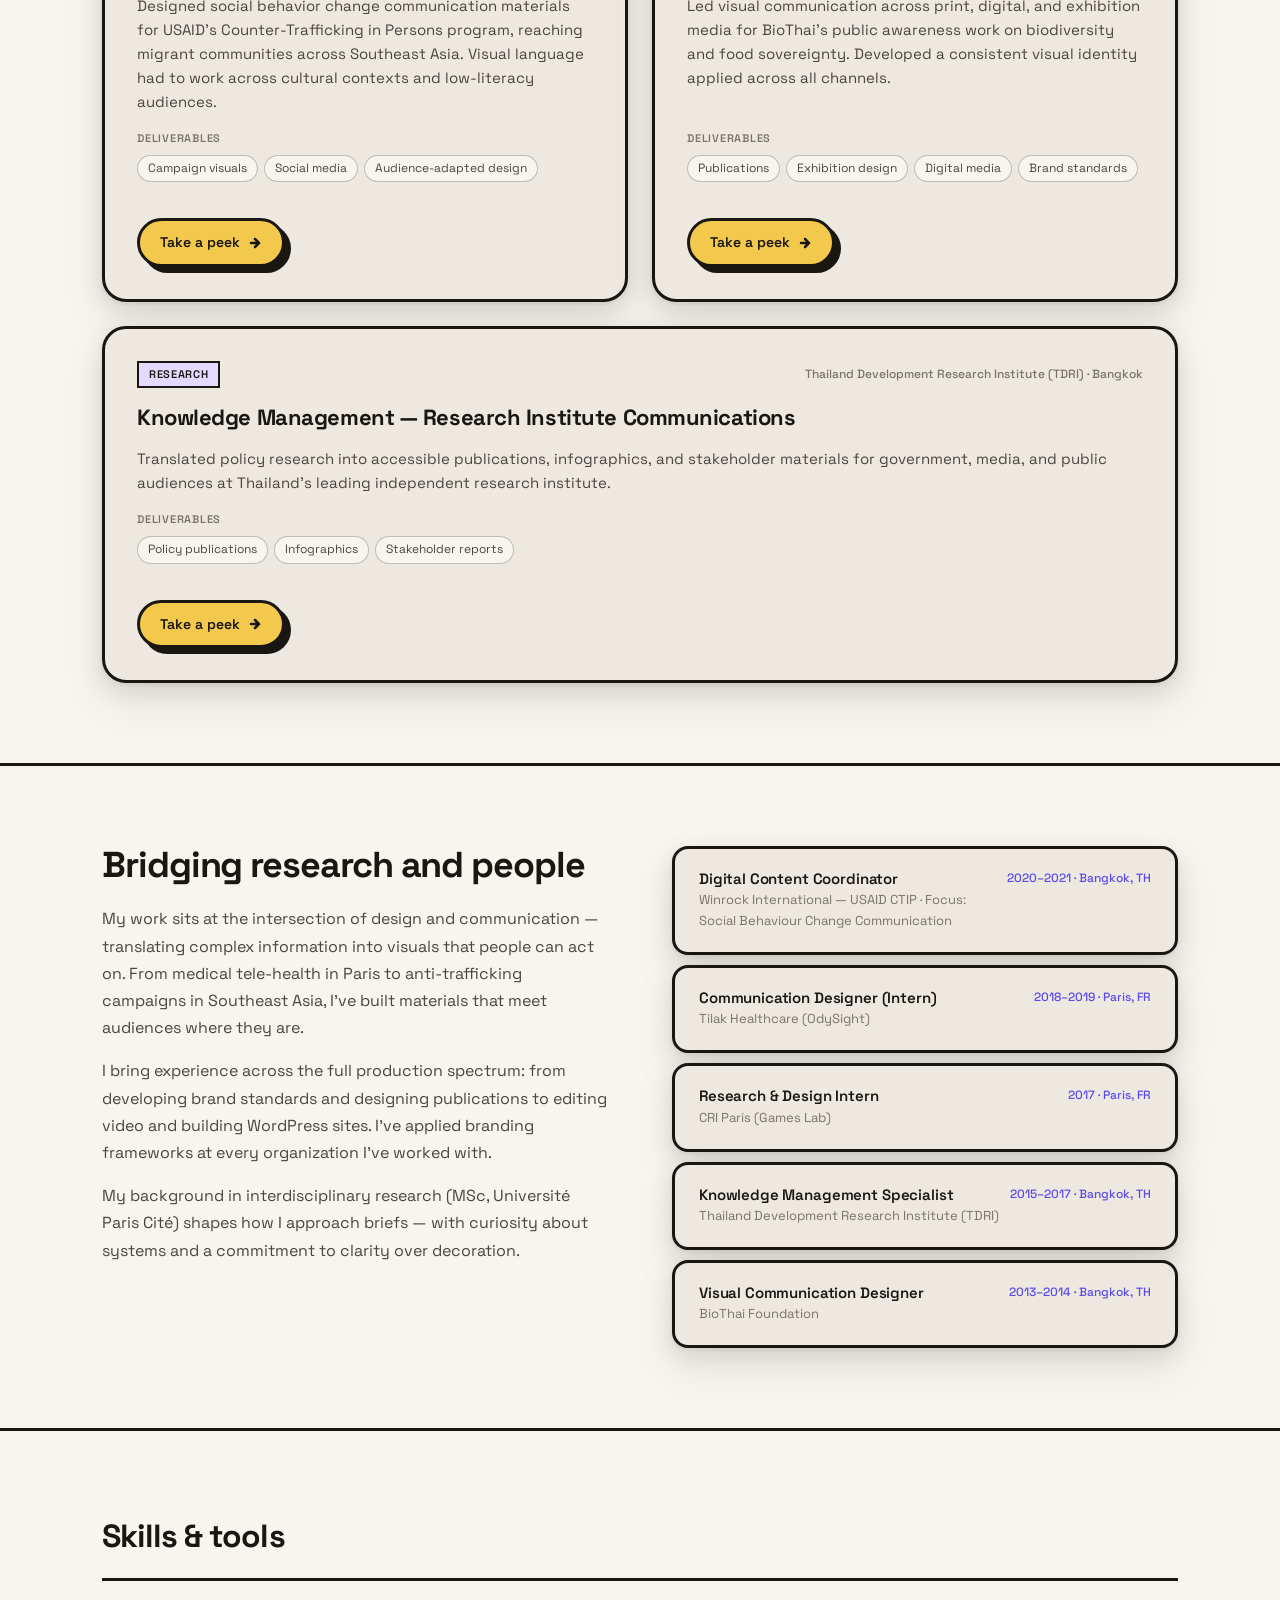
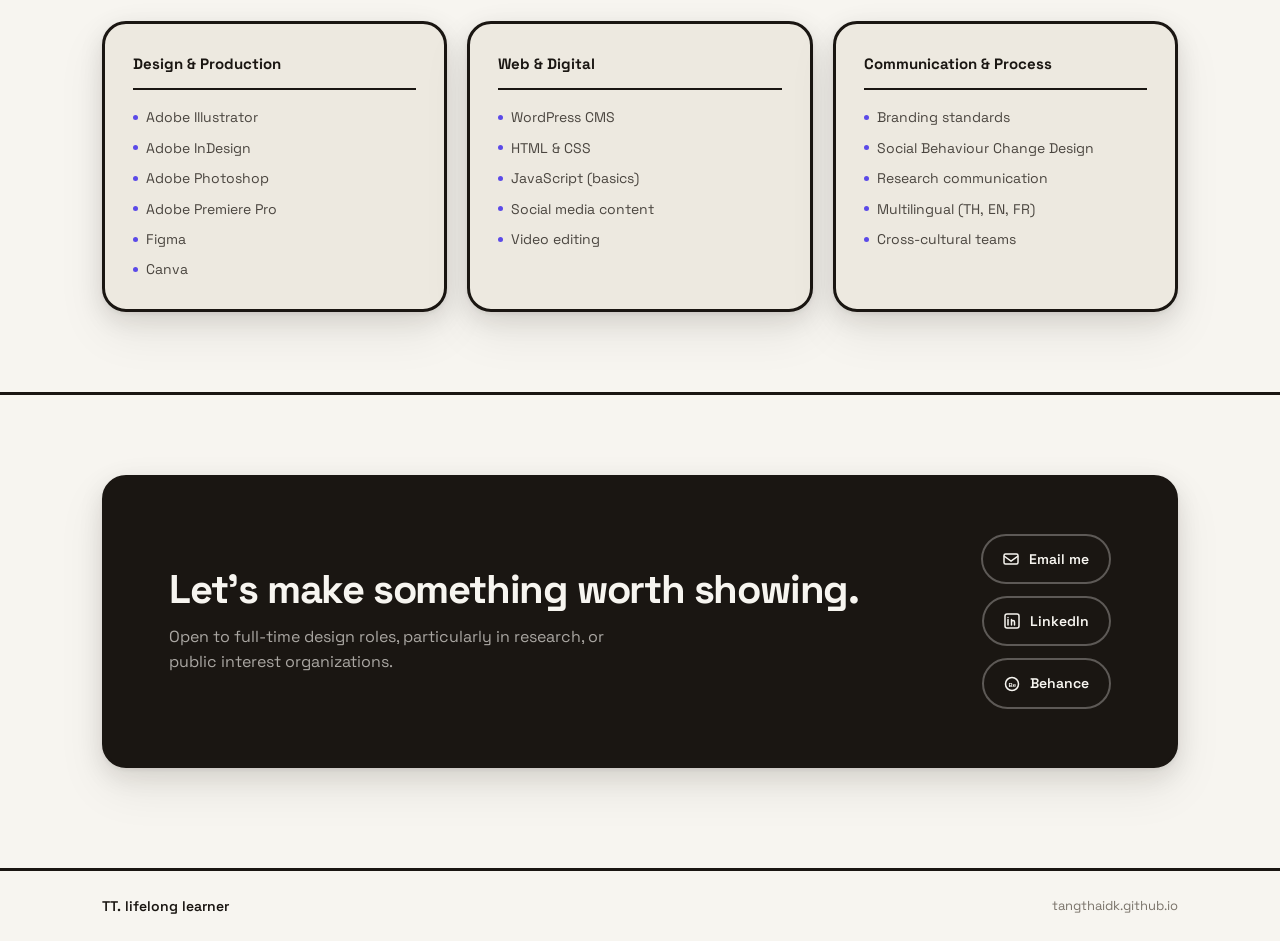
==== commit bc95607d: "visual added" ====
--- a/index.html
+++ b/index.html
@@ -51,6 +51,7 @@
 
   @media (prefers-reduced-motion: reduce) {
     .fade-in,
+    .hero-eyebrow.fade-in,
     .floating-char { animation: none; }
   }
 
@@ -134,6 +135,17 @@
     font-weight: 600;
     margin-bottom: 28px;
     box-shadow: var(--shadow);
+  }
+  /* Flickers like a light on a shaky voltage, after the fade-in finishes */
+  .hero-eyebrow.fade-in {
+    animation: fadeUp 0.7s ease both,
+               voltage-flicker 3s 0.8s infinite;
+  }
+  @keyframes voltage-flicker {
+    0%, 65%, 72%, 100% { filter: brightness(1); }
+    67% { filter: brightness(0.65); }
+    69% { filter: brightness(0.88); }
+    70% { filter: brightness(0.72); }
   }
   .hero-eyebrow-dot {
     width: 8px; height: 8px;
@@ -743,15 +755,8 @@
           </a>
         </div>
         <div class="project-visual">
-          <svg aria-hidden="true" width="220" height="180" viewBox="0 0 220 180" fill="none" xmlns="http://www.w3.org/2000/svg">
-            <ellipse cx="110" cy="90" rx="80" ry="48" stroke="#5B4AE8" stroke-width="3"/>
-            <circle cx="110" cy="90" r="22" fill="#5B4AE8" fill-opacity="0.3" stroke="#5B4AE8" stroke-width="2"/>
-            <circle cx="110" cy="90" r="8" fill="#F2C94C"/>
-            <line x1="30" y1="90" x2="60" y2="90" stroke="rgba(247,245,240,0.3)" stroke-width="1.5"/>
-            <line x1="160" y1="90" x2="190" y2="90" stroke="rgba(247,245,240,0.3)" stroke-width="1.5"/>
-            <circle cx="110" cy="90" r="40" stroke="rgba(91,74,232,0.25)" stroke-width="1" stroke-dasharray="4 4"/>
-            <circle cx="110" cy="90" r="60" stroke="rgba(91,74,232,0.15)" stroke-width="1" stroke-dasharray="6 6"/>
-          </svg>
+          <img src="images/Tilak/Waitingroomposter.png" alt="Project Image">
+        </img>
         </div>
       </div>
 
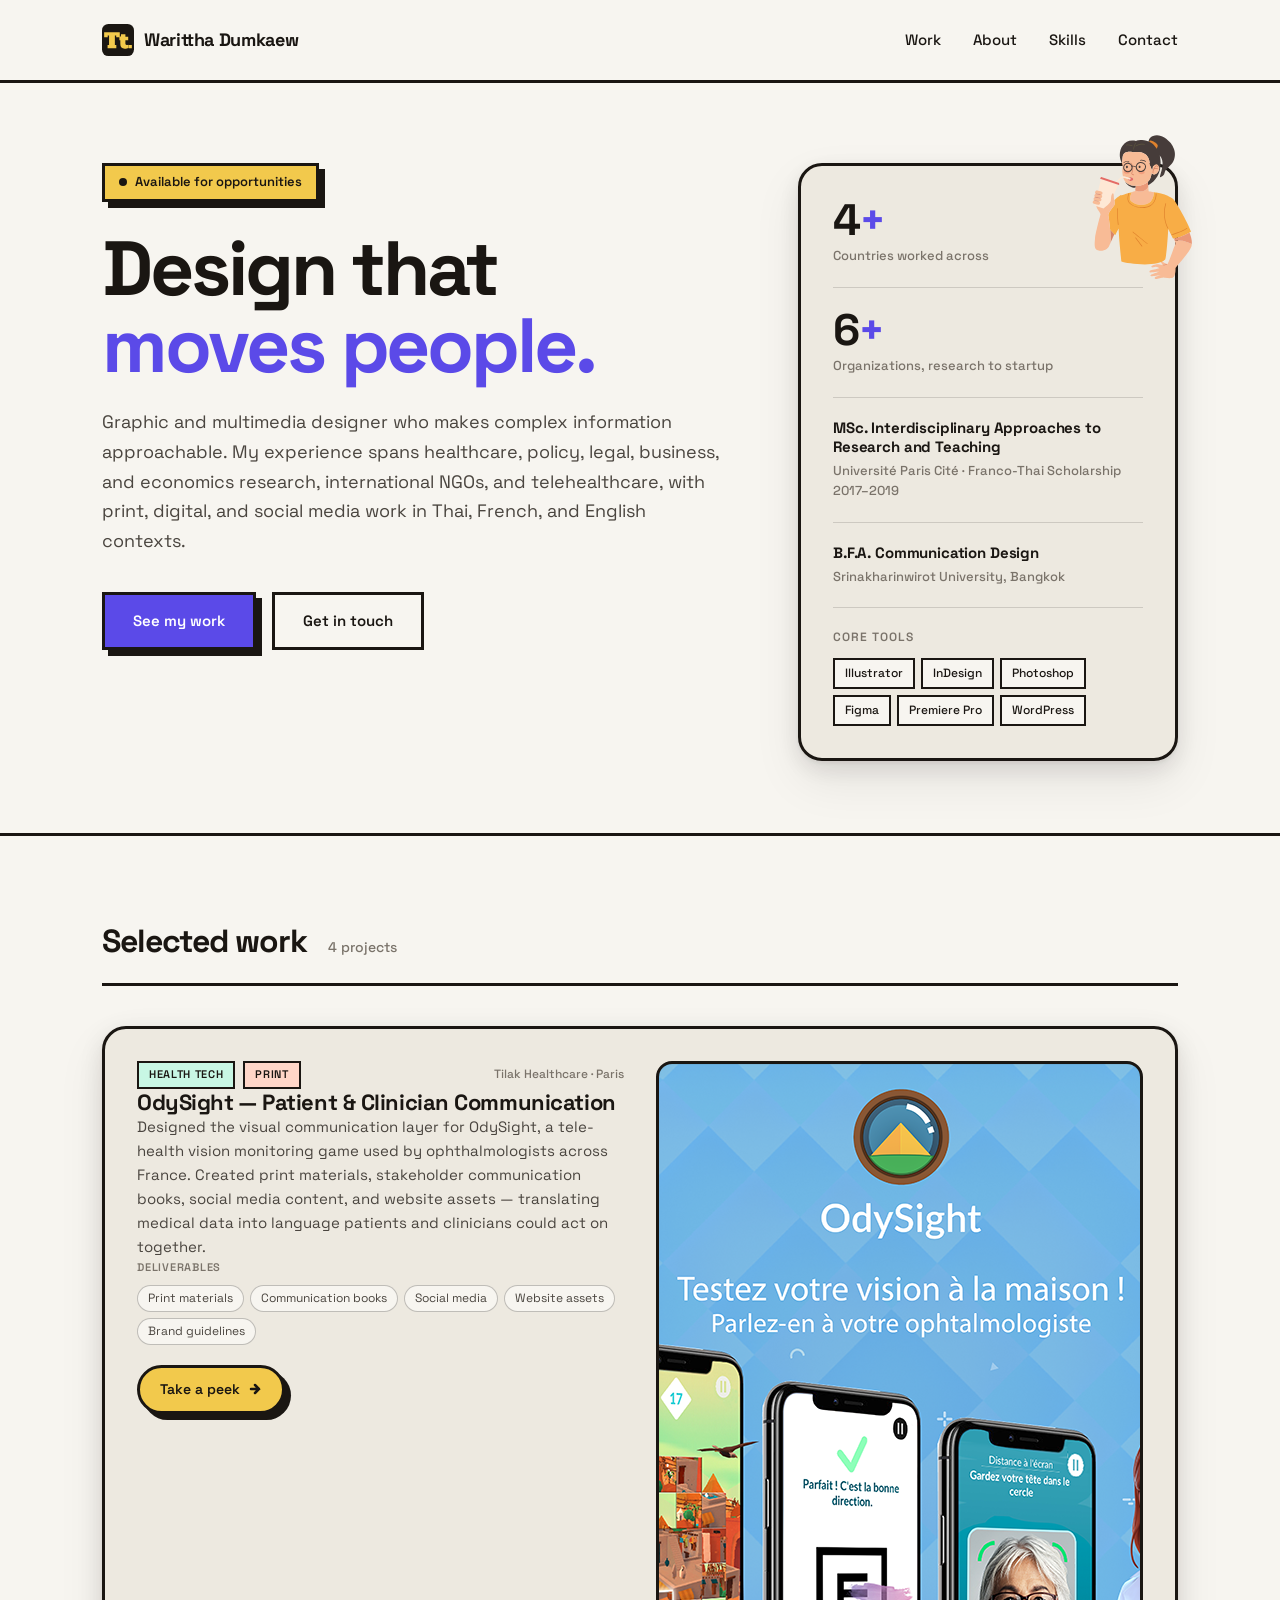
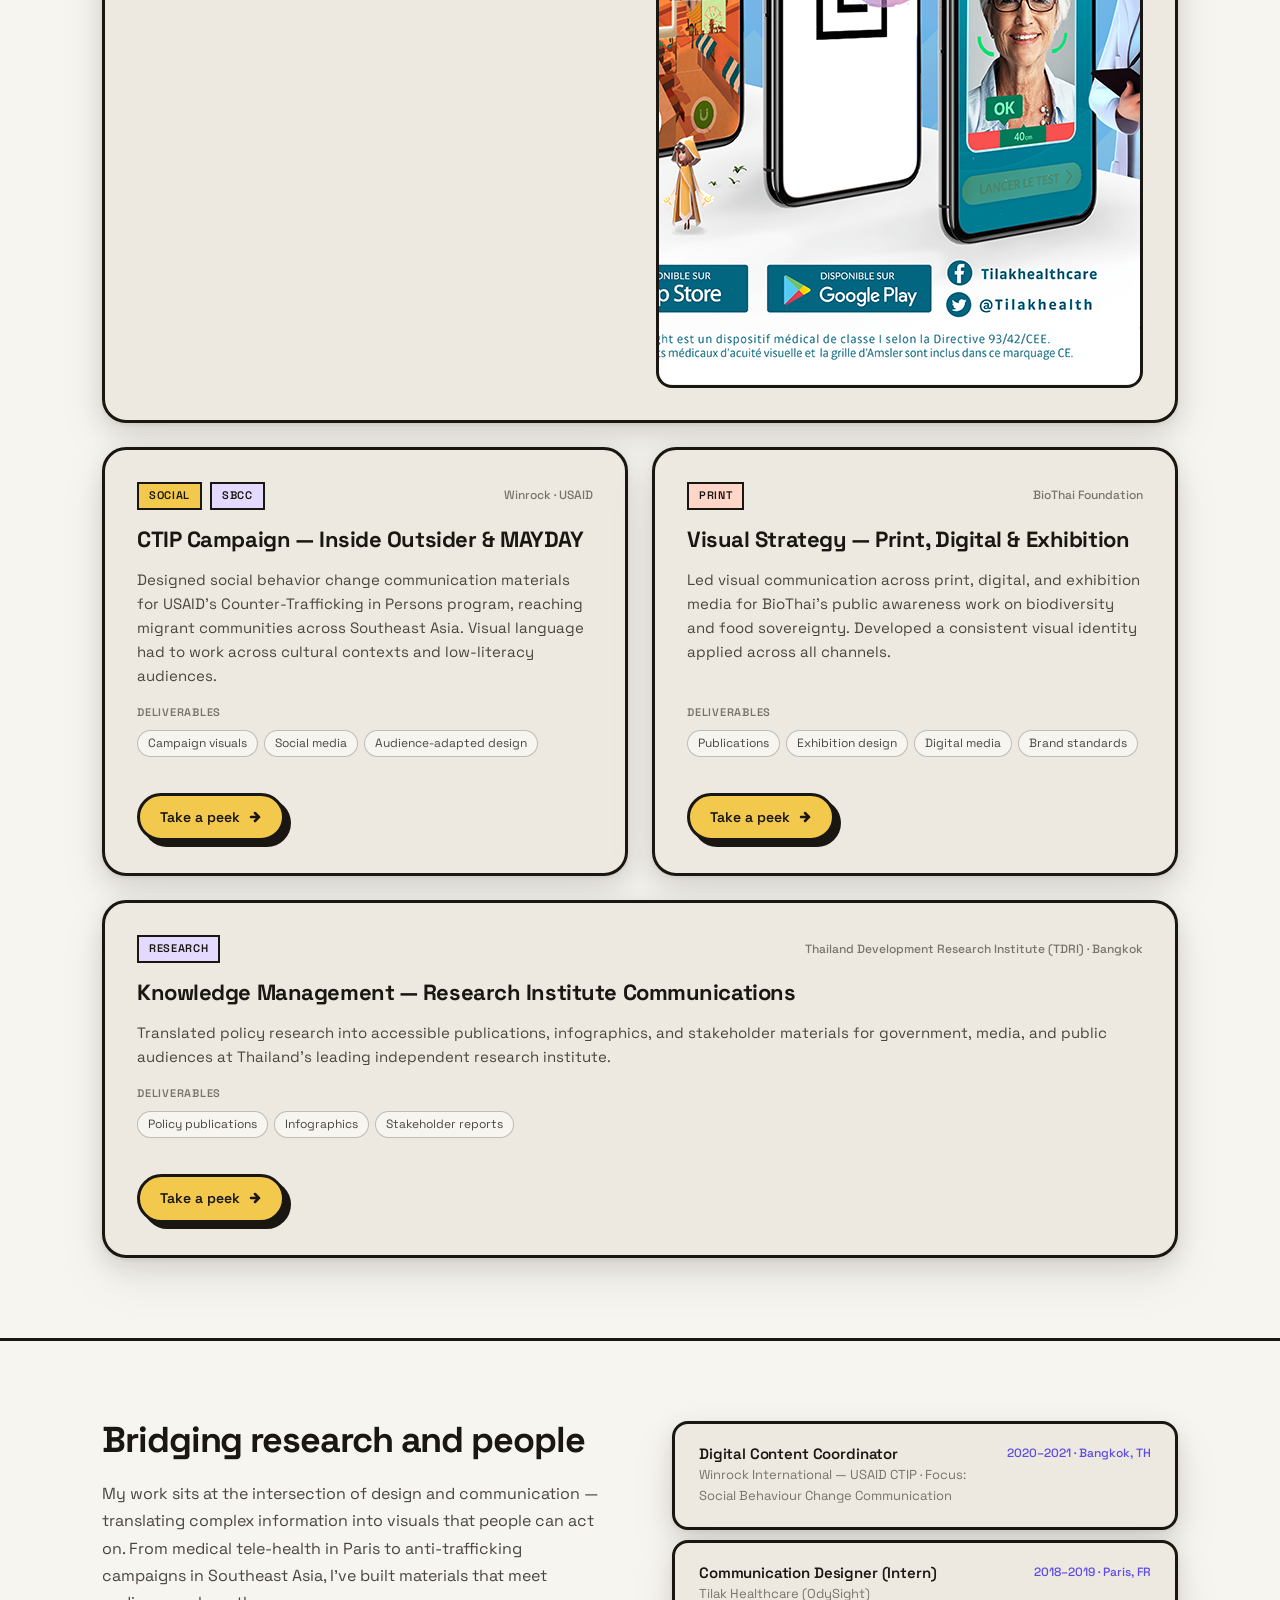
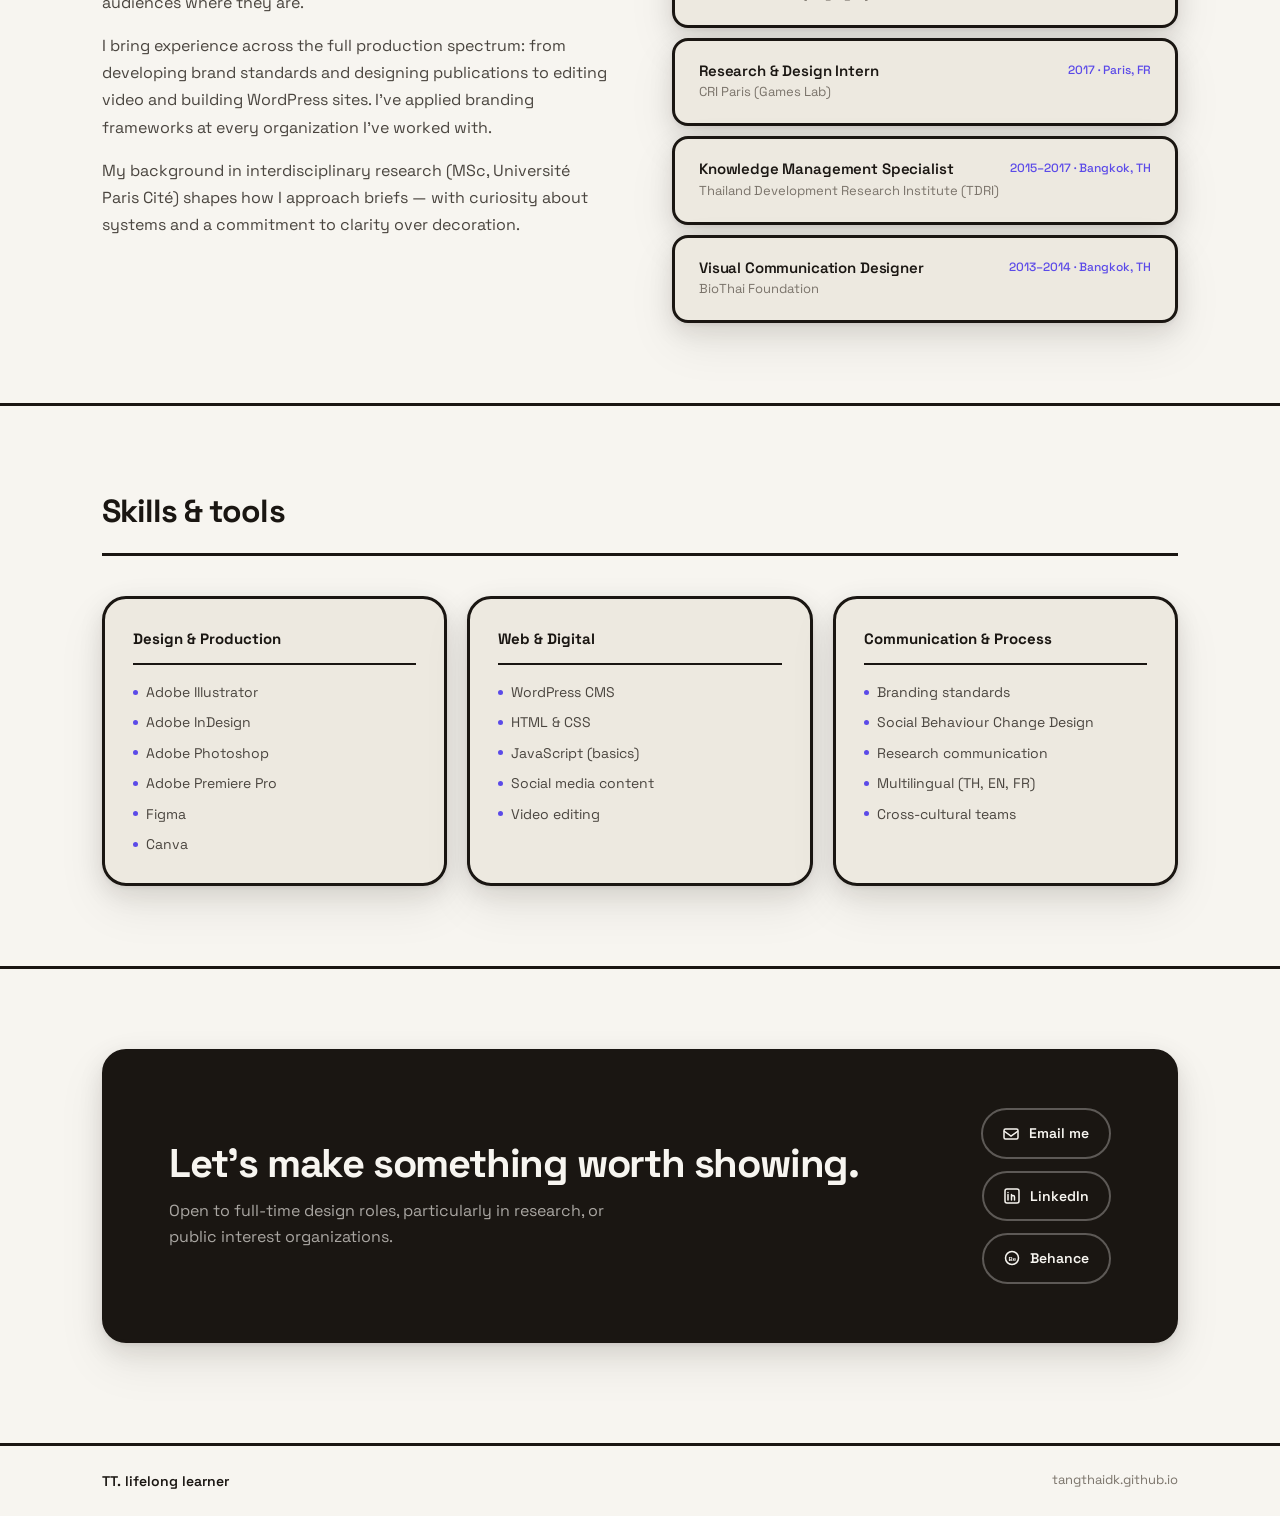
==== commit cd8cfb41: "reddirect" ====
--- a/index.html
+++ b/index.html
@@ -755,8 +755,7 @@
           </a>
         </div>
         <div class="project-visual">
-          <img src="images/Tilak/Waitingroomposter.png" alt="Project Image">
-        </img>
+          <img src="images/Tilak/Waitingroompost.png" alt="Tilak waiting room poster">
         </div>
       </div>
 
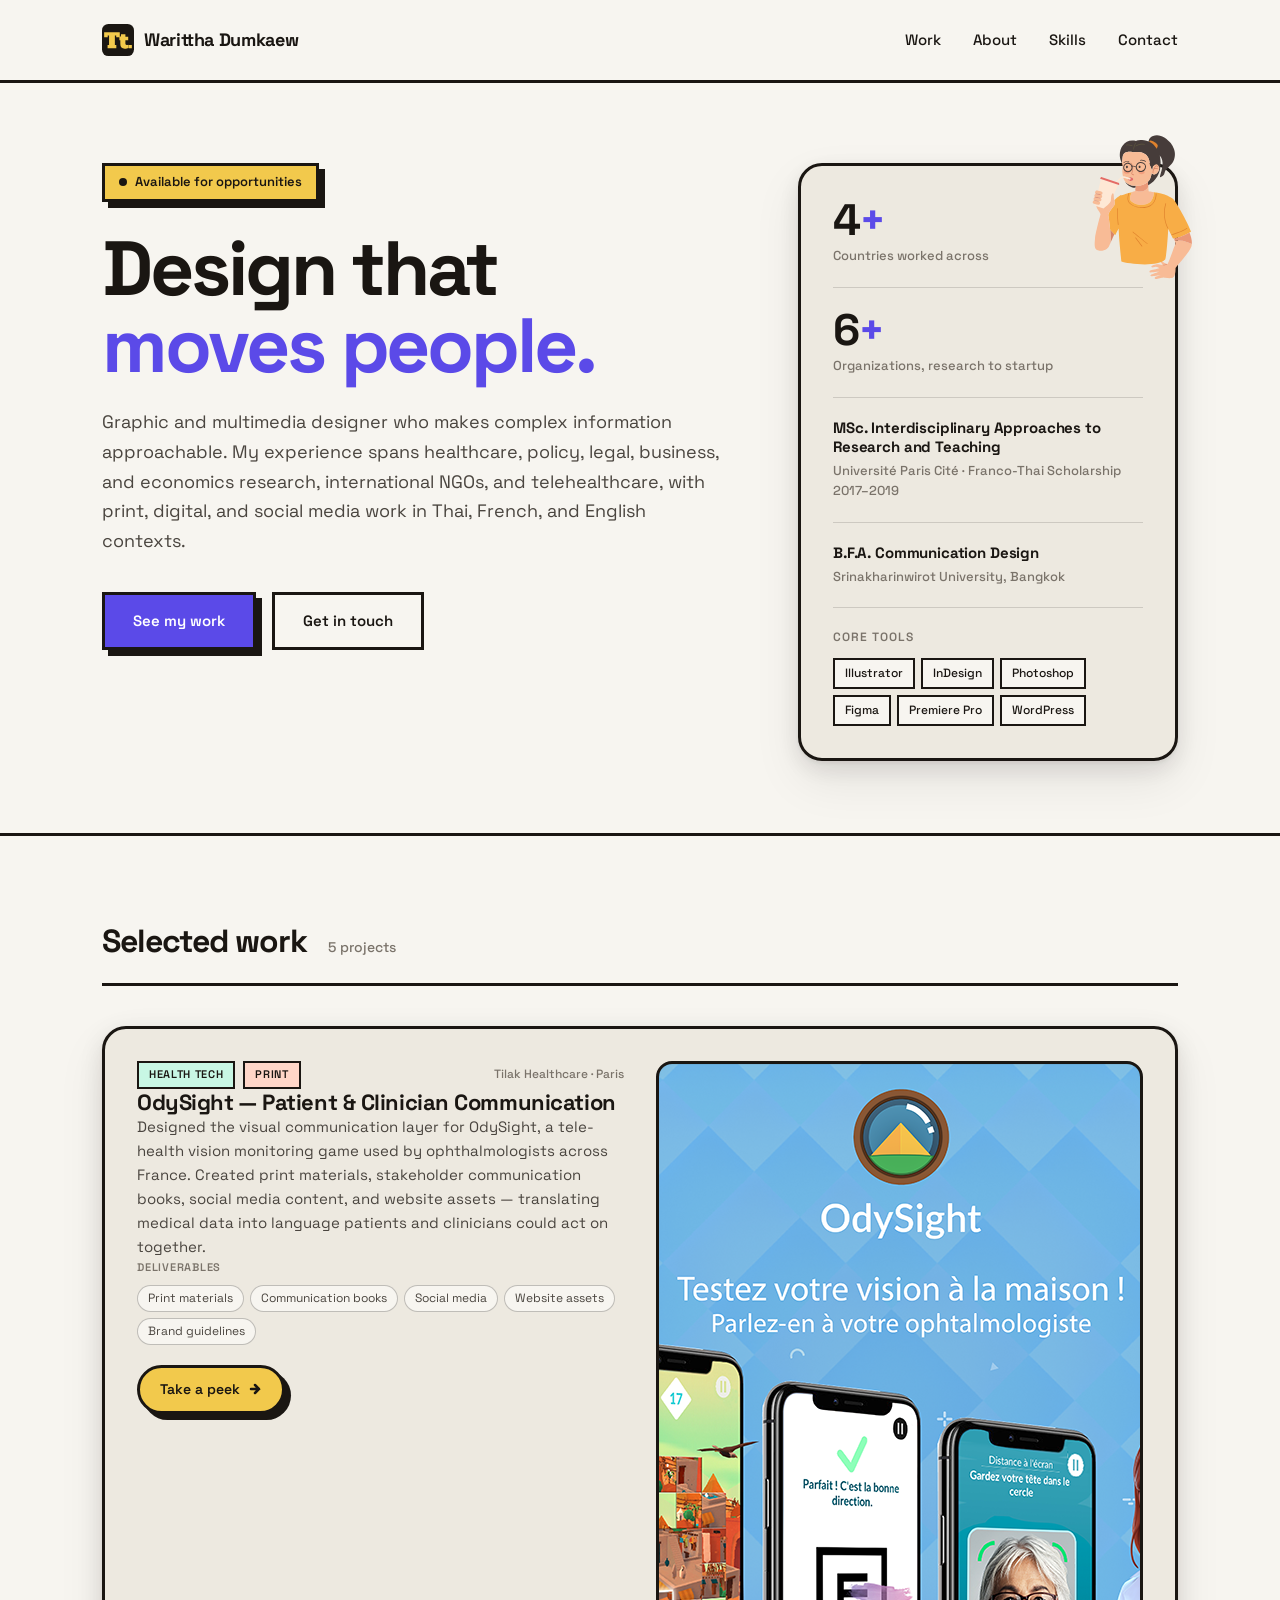
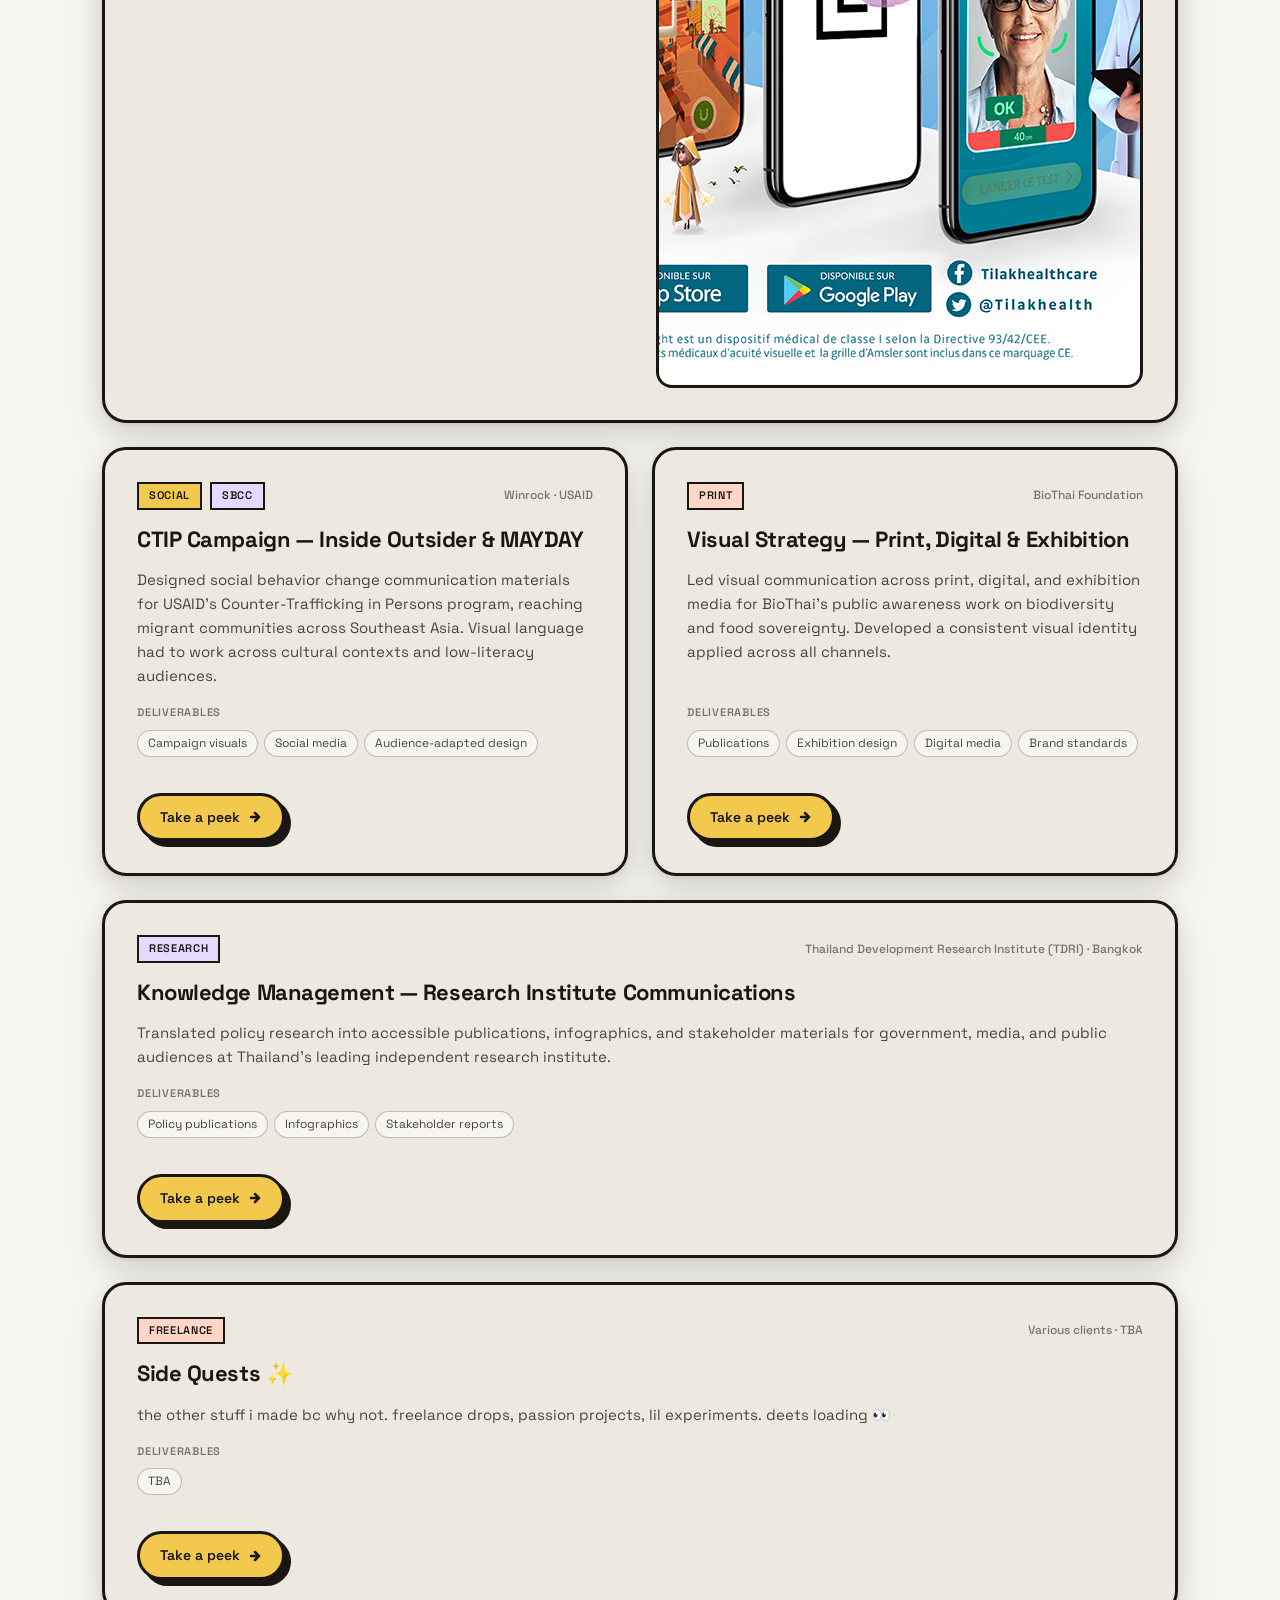
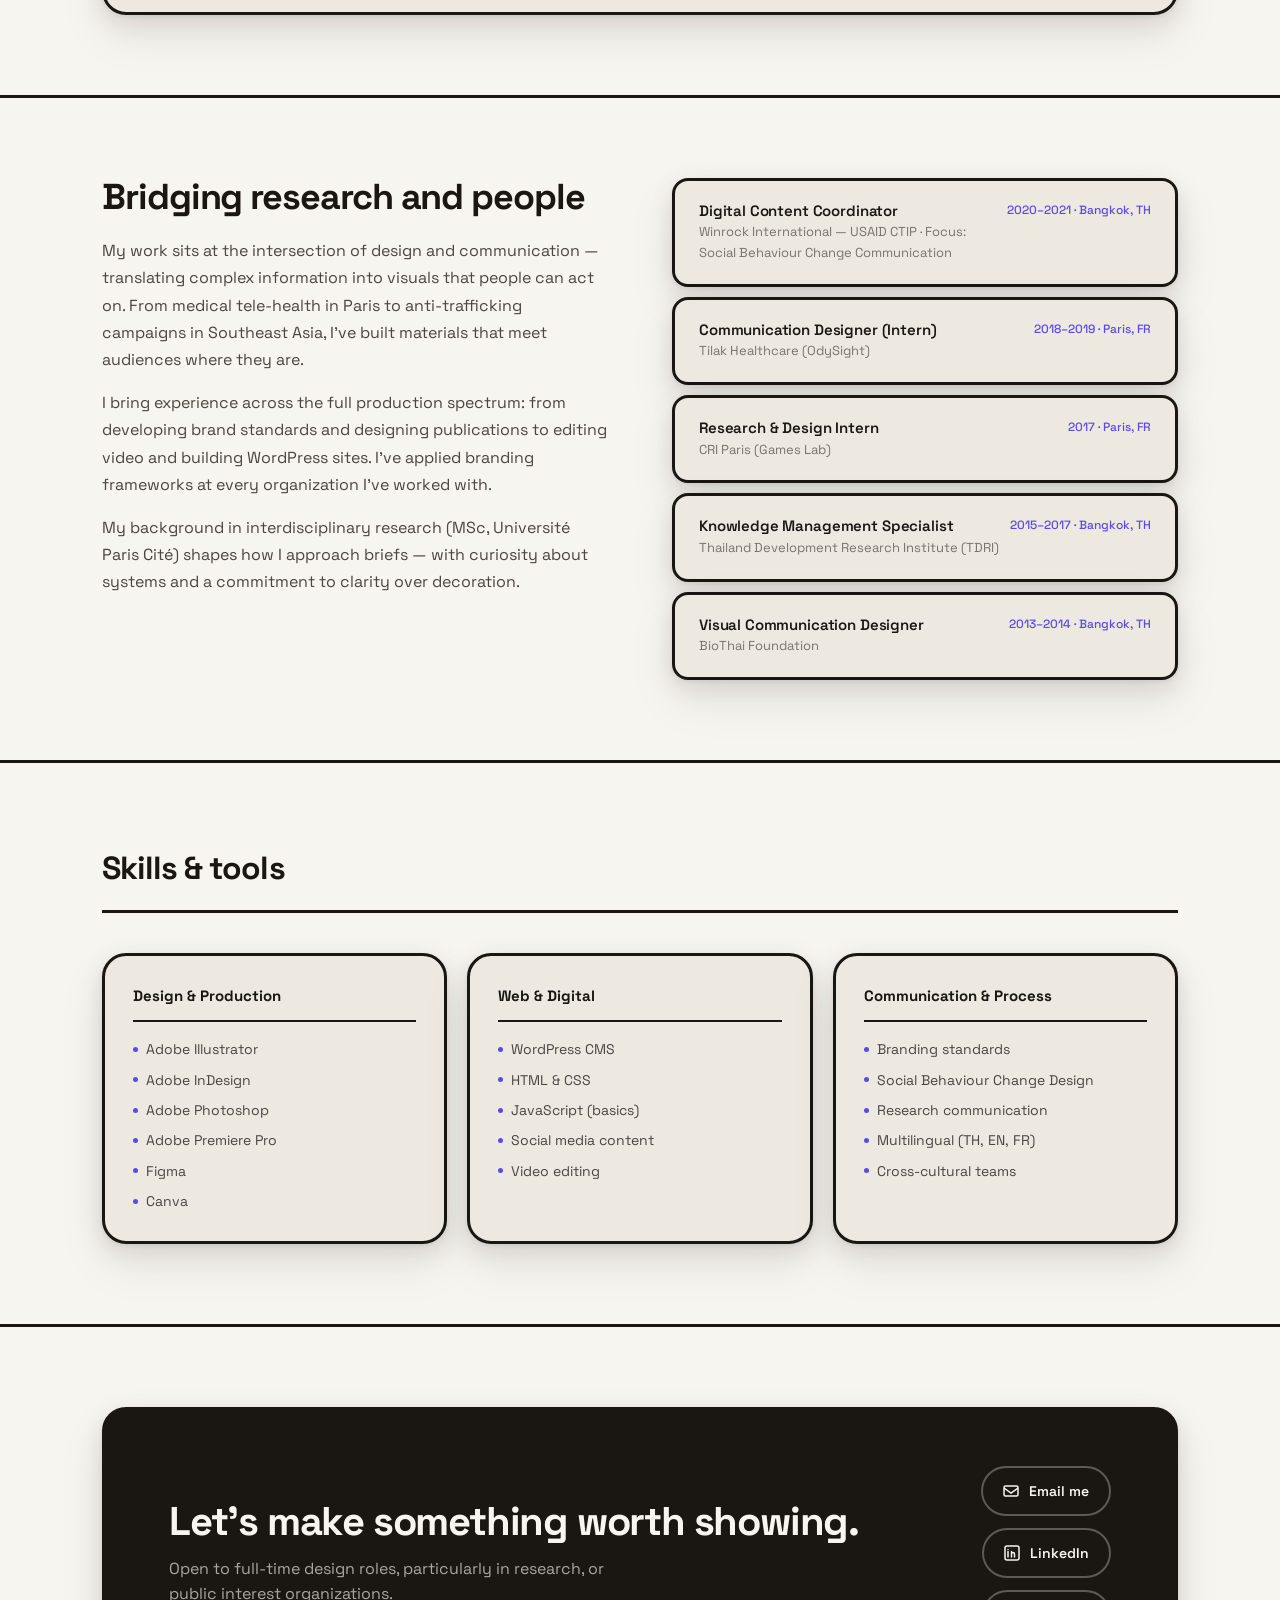
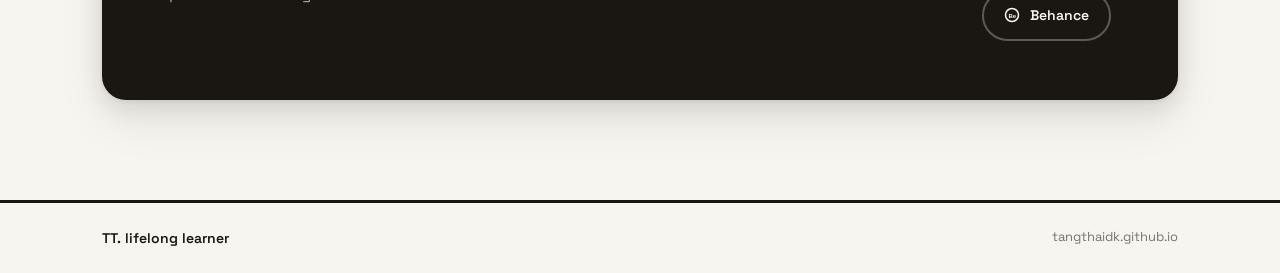
==== commit 033441be: "sidequest" ====
--- a/index.html
+++ b/index.html
@@ -723,7 +723,7 @@
   <div class="container">
     <div class="section-header">
       <h2 class="section-title">Selected work</h2>
-      <span class="section-count">4 projects</span>
+      <span class="section-count">5 projects</span>
     </div>
     <div class="projects-grid">
 
@@ -828,6 +828,28 @@
           </div>
         </div>
         <a href="tdri.html" class="project-link-btn">
+          Take a peek
+          <svg aria-hidden="true" width="14" height="14" viewBox="0 0 14 14" fill="none" stroke="currentColor" stroke-width="2.5" stroke-linecap="round"><path d="M3 7h8M7 3l4 4-4 4"/></svg>
+        </a>
+      </div>
+
+      <!-- Side quests (other projects) -->
+      <div class="project-card wide">
+        <div class="project-meta">
+          <span class="project-tag print">Freelance</span>
+          <span class="project-org">Various clients · TBA</span>
+        </div>
+        <h3 class="project-title">Side Quests ✨</h3>
+        <p class="project-desc">
+          the other stuff i made bc why not. freelance drops, passion projects, lil experiments. deets loading 👀
+        </p>
+        <div class="project-deliverables">
+          <div class="deliverables-label">Deliverables</div>
+          <div class="deliverables-list">
+            <span class="deliverable-chip">TBA</span>
+          </div>
+        </div>
+        <a href="sidequests.html" class="project-link-btn">
           Take a peek
           <svg aria-hidden="true" width="14" height="14" viewBox="0 0 14 14" fill="none" stroke="currentColor" stroke-width="2.5" stroke-linecap="round"><path d="M3 7h8M7 3l4 4-4 4"/></svg>
         </a>
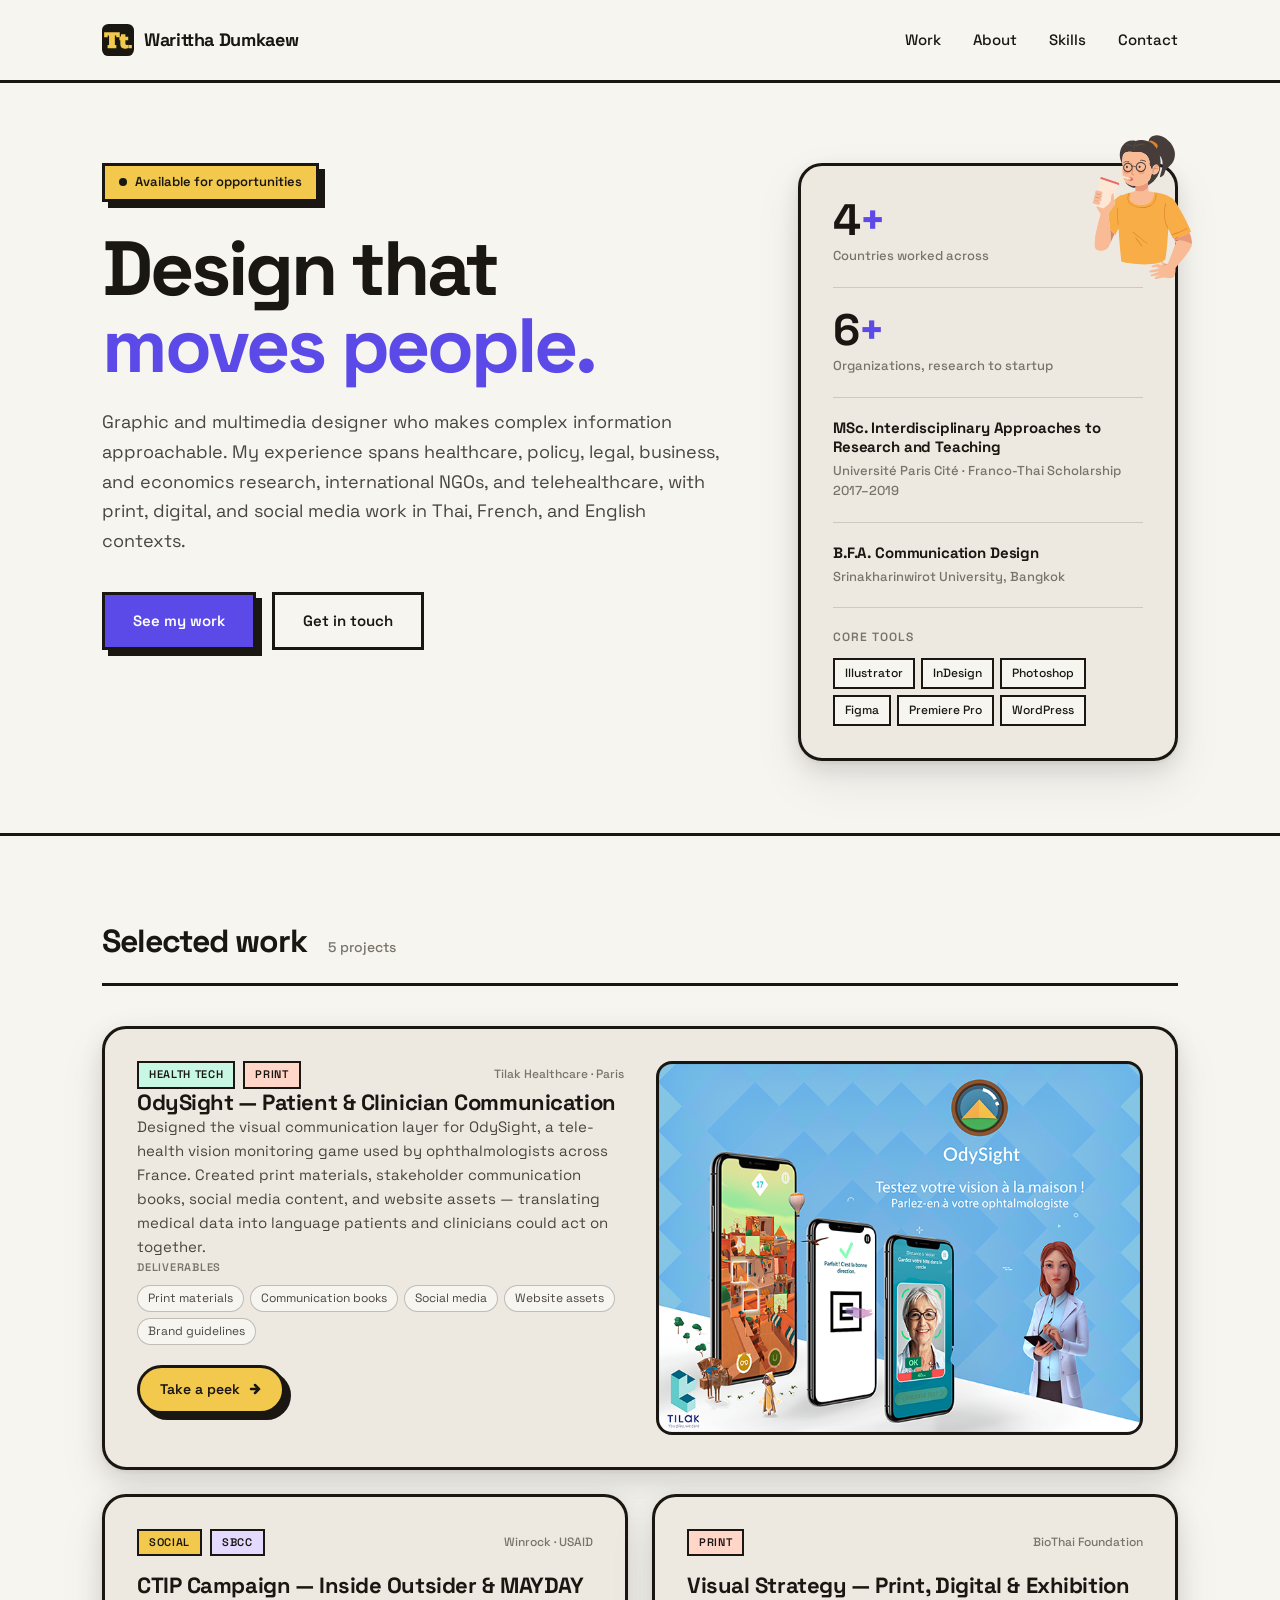
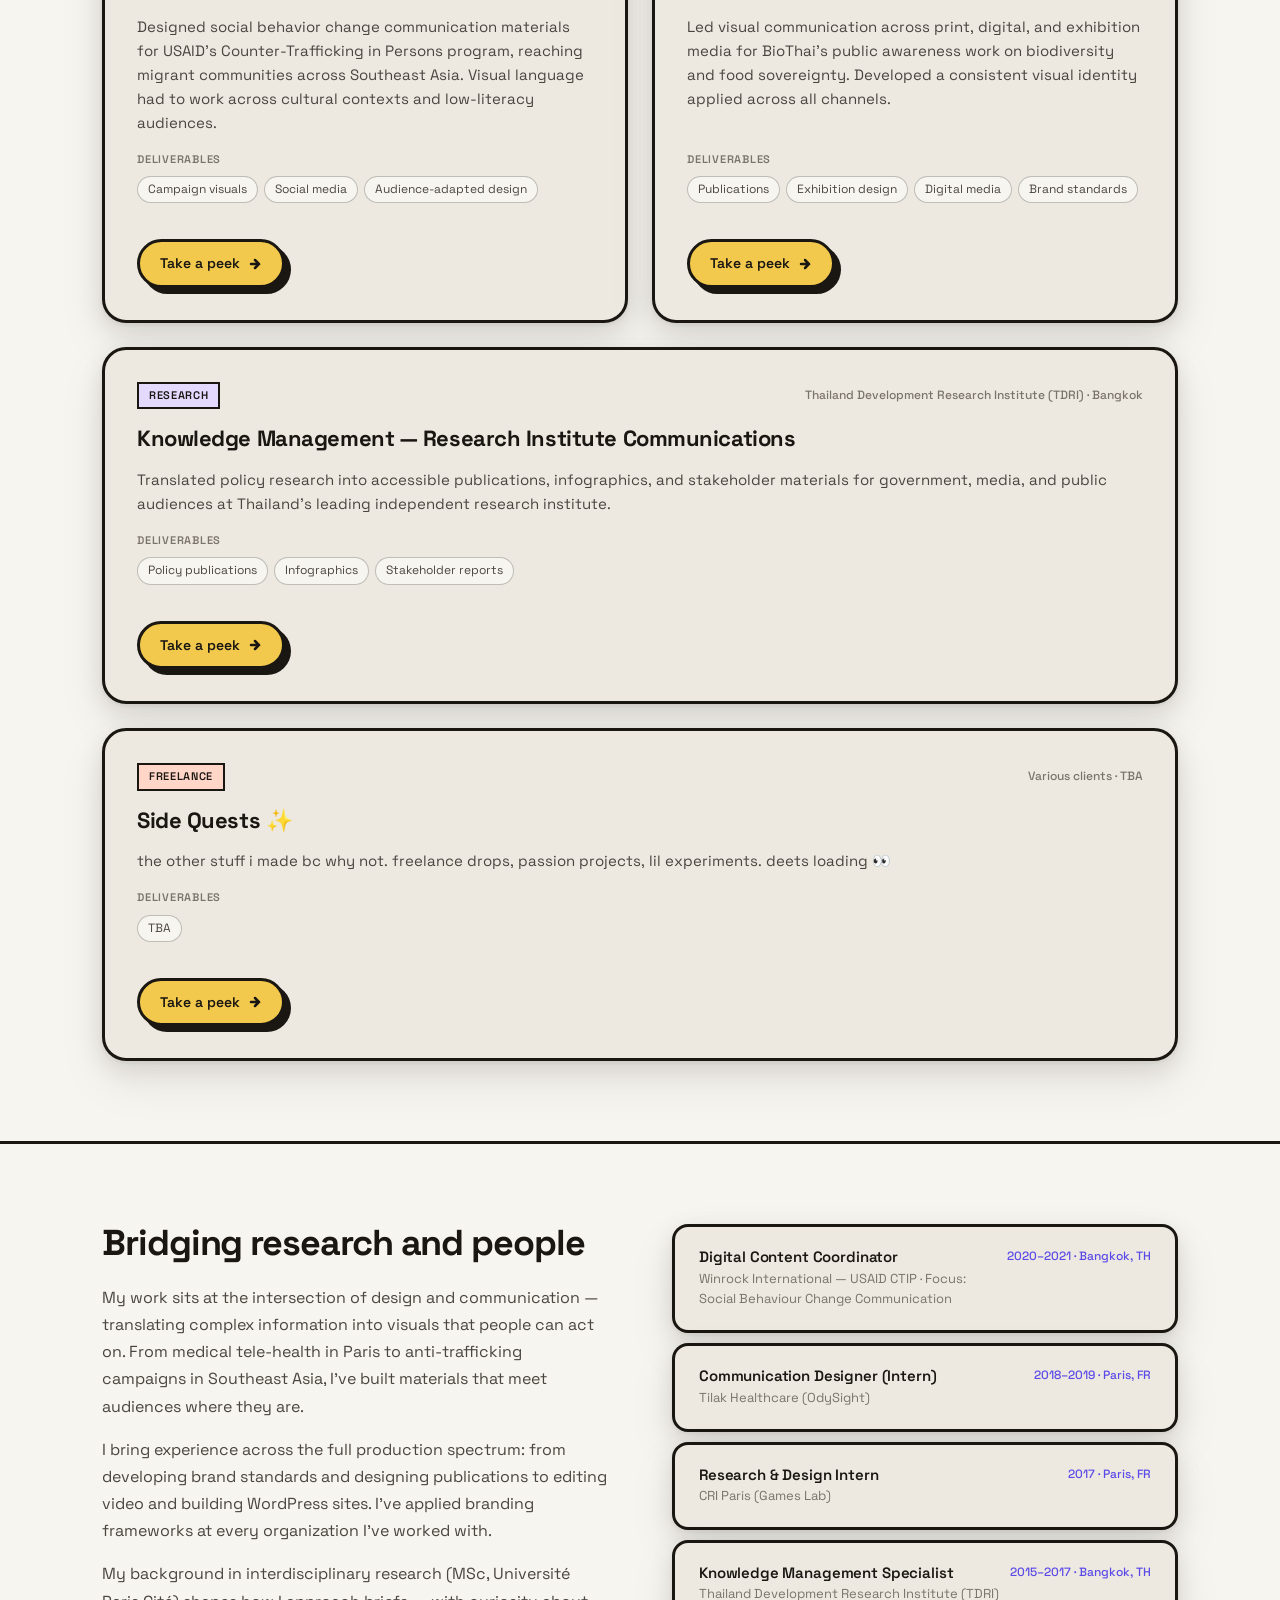
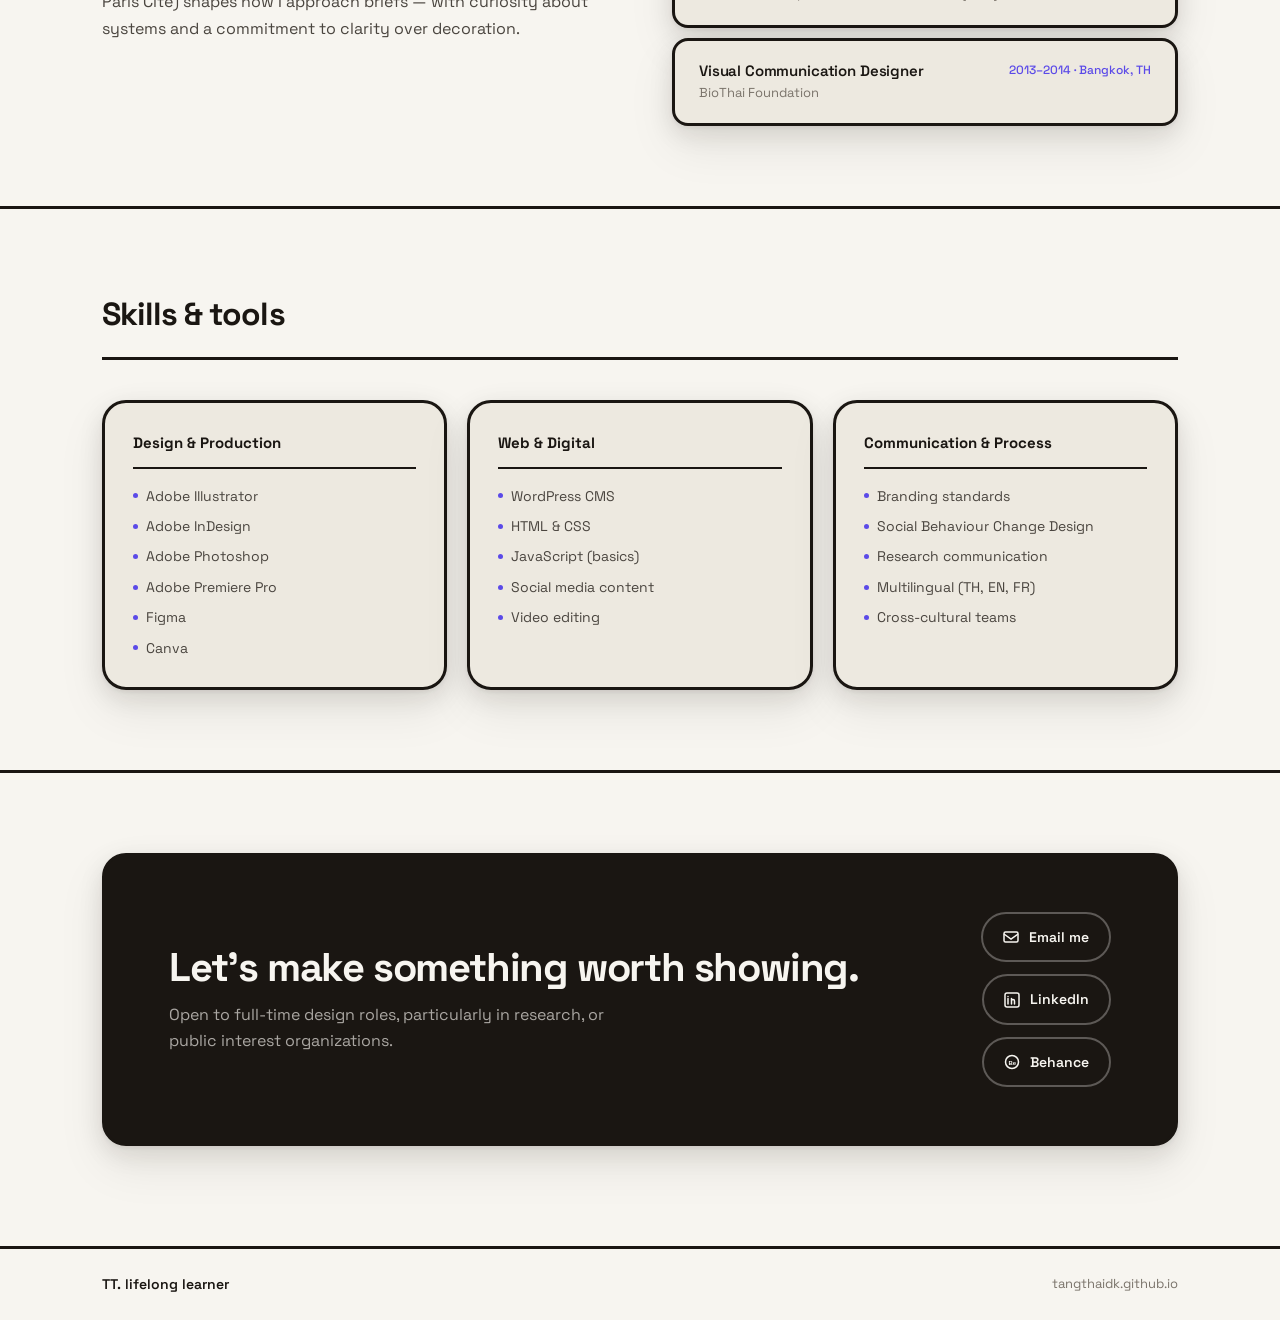
==== commit ad246069: "size pic" ====
--- a/index.html
+++ b/index.html
@@ -433,6 +433,11 @@
     overflow: hidden;
   }
   .project-visual svg { opacity: 0.9; }
+  .project-visual img {
+    display: block;
+    width: 100%;
+    height: auto;
+  }
 
   /* ── ABOUT ── */
   .about-section {
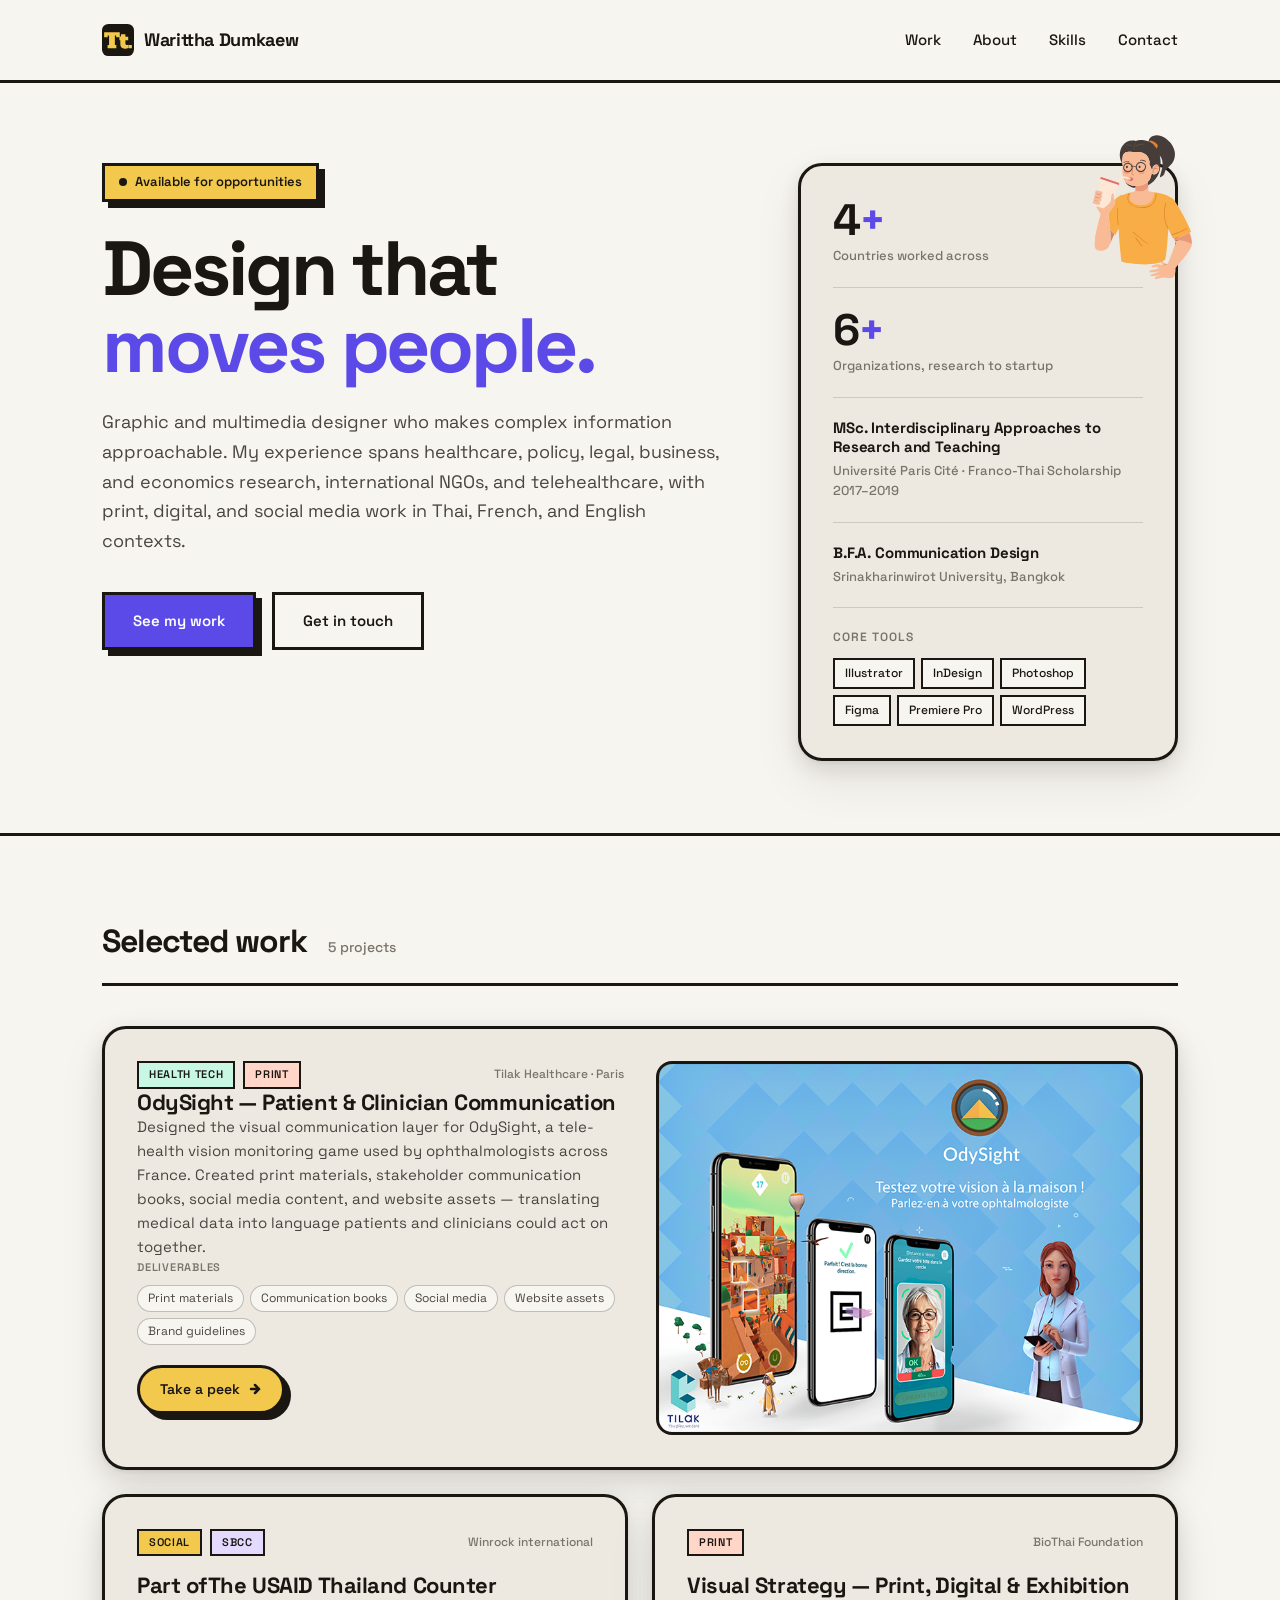
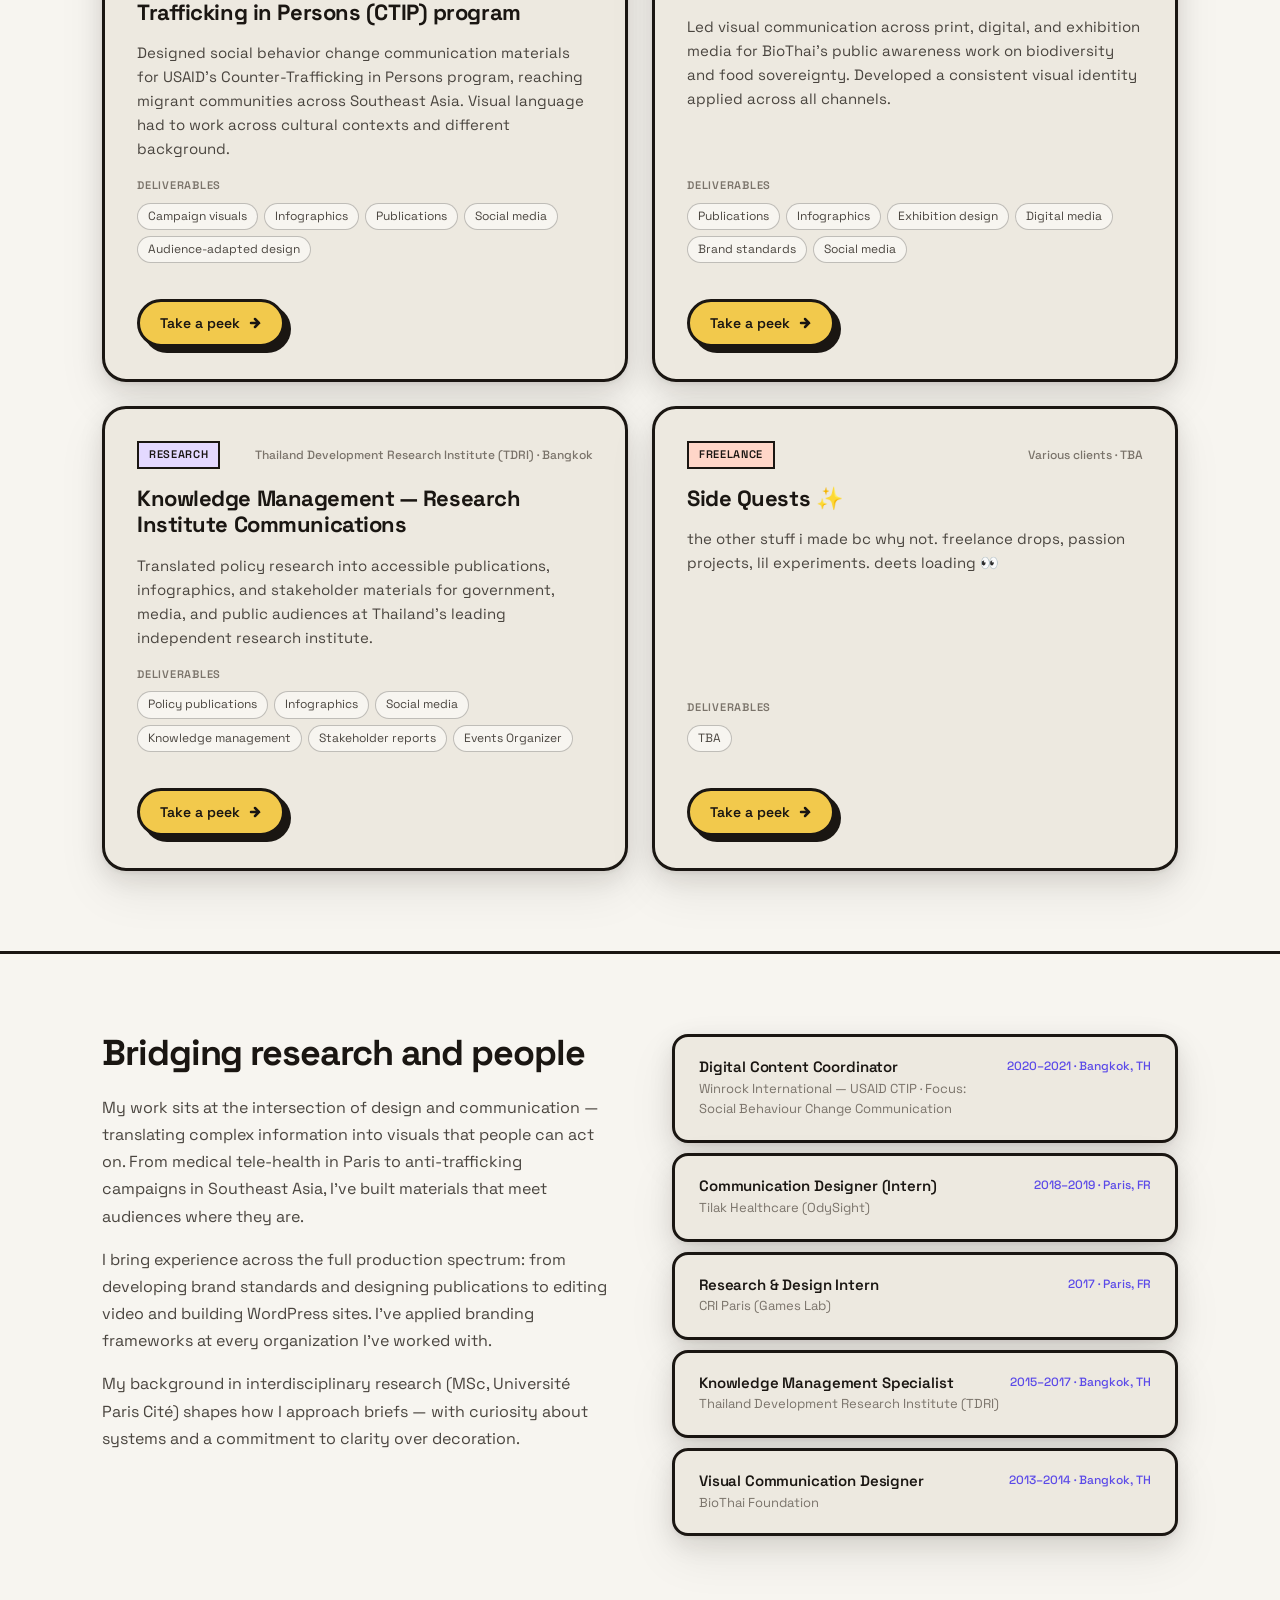
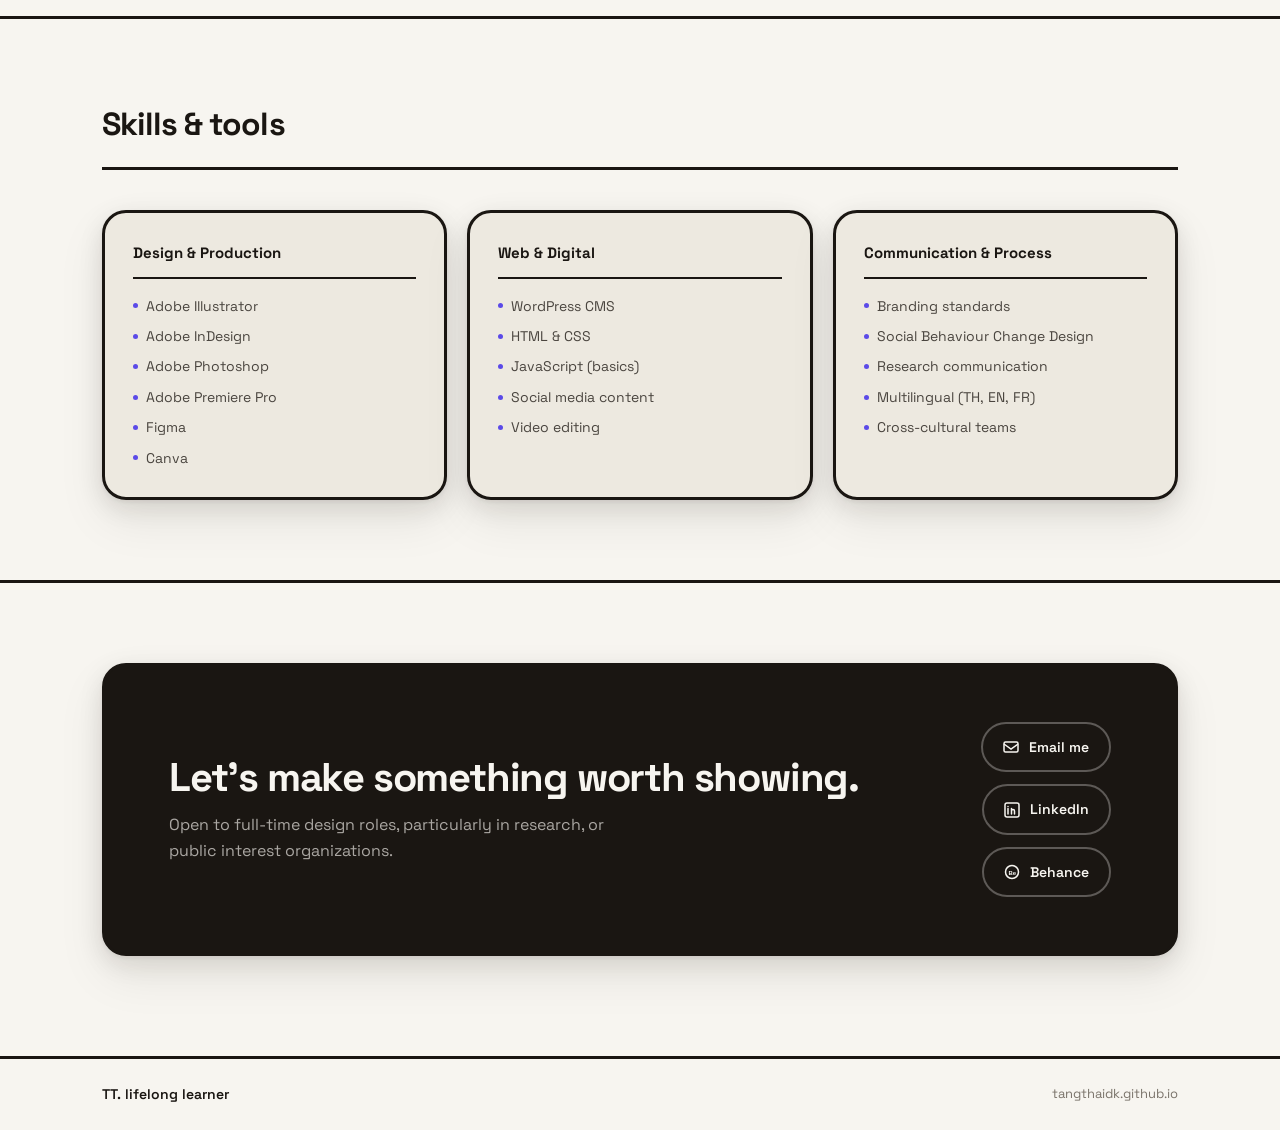
==== commit 3d3ca03e: "detail" ====
--- a/index.html
+++ b/index.html
@@ -769,16 +769,18 @@
         <div class="project-meta">
           <span class="project-tag social">Social</span>
           <span class="project-tag research">SBCC</span>
-          <span class="project-org">Winrock · USAID</span>
-        </div>
-        <h3 class="project-title">CTIP Campaign — Inside Outsider &amp; MAYDAY</h3>
+          <span class="project-org">Winrock international</span>
+        </div>
+        <h3 class="project-title">Part ofThe USAID Thailand Counter Trafficking in Persons (CTIP) program</h3>
         <p class="project-desc">
-          Designed social behavior change communication materials for USAID's Counter-Trafficking in Persons program, reaching migrant communities across Southeast Asia. Visual language had to work across cultural contexts and low-literacy audiences.
+          Designed social behavior change communication materials for USAID's Counter-Trafficking in Persons program, reaching migrant communities across Southeast Asia. Visual language had to work across cultural contexts and different background.
         </p>
         <div class="project-deliverables">
           <div class="deliverables-label">Deliverables</div>
           <div class="deliverables-list">
             <span class="deliverable-chip">Campaign visuals</span>
+            <span class="deliverable-chip">Infographics</span>
+            <span class="deliverable-chip">Publications</span>
             <span class="deliverable-chip">Social media</span>
             <span class="deliverable-chip">Audience-adapted design</span>
           </div>
@@ -803,9 +805,11 @@
           <div class="deliverables-label">Deliverables</div>
           <div class="deliverables-list">
             <span class="deliverable-chip">Publications</span>
+            <span class="deliverable-chip">Infographics</span>
             <span class="deliverable-chip">Exhibition design</span>
             <span class="deliverable-chip">Digital media</span>
             <span class="deliverable-chip">Brand standards</span>
+            <span class="deliverable-chip">Social media</span>
           </div>
         </div>
         <a href="biothai.html" class="project-link-btn">
@@ -815,7 +819,7 @@
       </div>
 
       <!-- TDRI -->
-      <div class="project-card wide">
+      <div class="project-card">
         <div class="project-meta">
           <span class="project-tag research">Research</span>
           <span class="project-org">Thailand Development Research Institute (TDRI) · Bangkok</span>
@@ -829,7 +833,10 @@
           <div class="deliverables-list">
             <span class="deliverable-chip">Policy publications</span>
             <span class="deliverable-chip">Infographics</span>
+            <span class="deliverable-chip">Social media</span>
+            <span class="deliverable-chip">Knowledge management</span>
             <span class="deliverable-chip">Stakeholder reports</span>
+            <span class="deliverable-chip">Events Organizer</span>
           </div>
         </div>
         <a href="tdri.html" class="project-link-btn">
@@ -839,7 +846,7 @@
       </div>
 
       <!-- Side quests (other projects) -->
-      <div class="project-card wide">
+      <div class="project-card">
         <div class="project-meta">
           <span class="project-tag print">Freelance</span>
           <span class="project-org">Various clients · TBA</span>
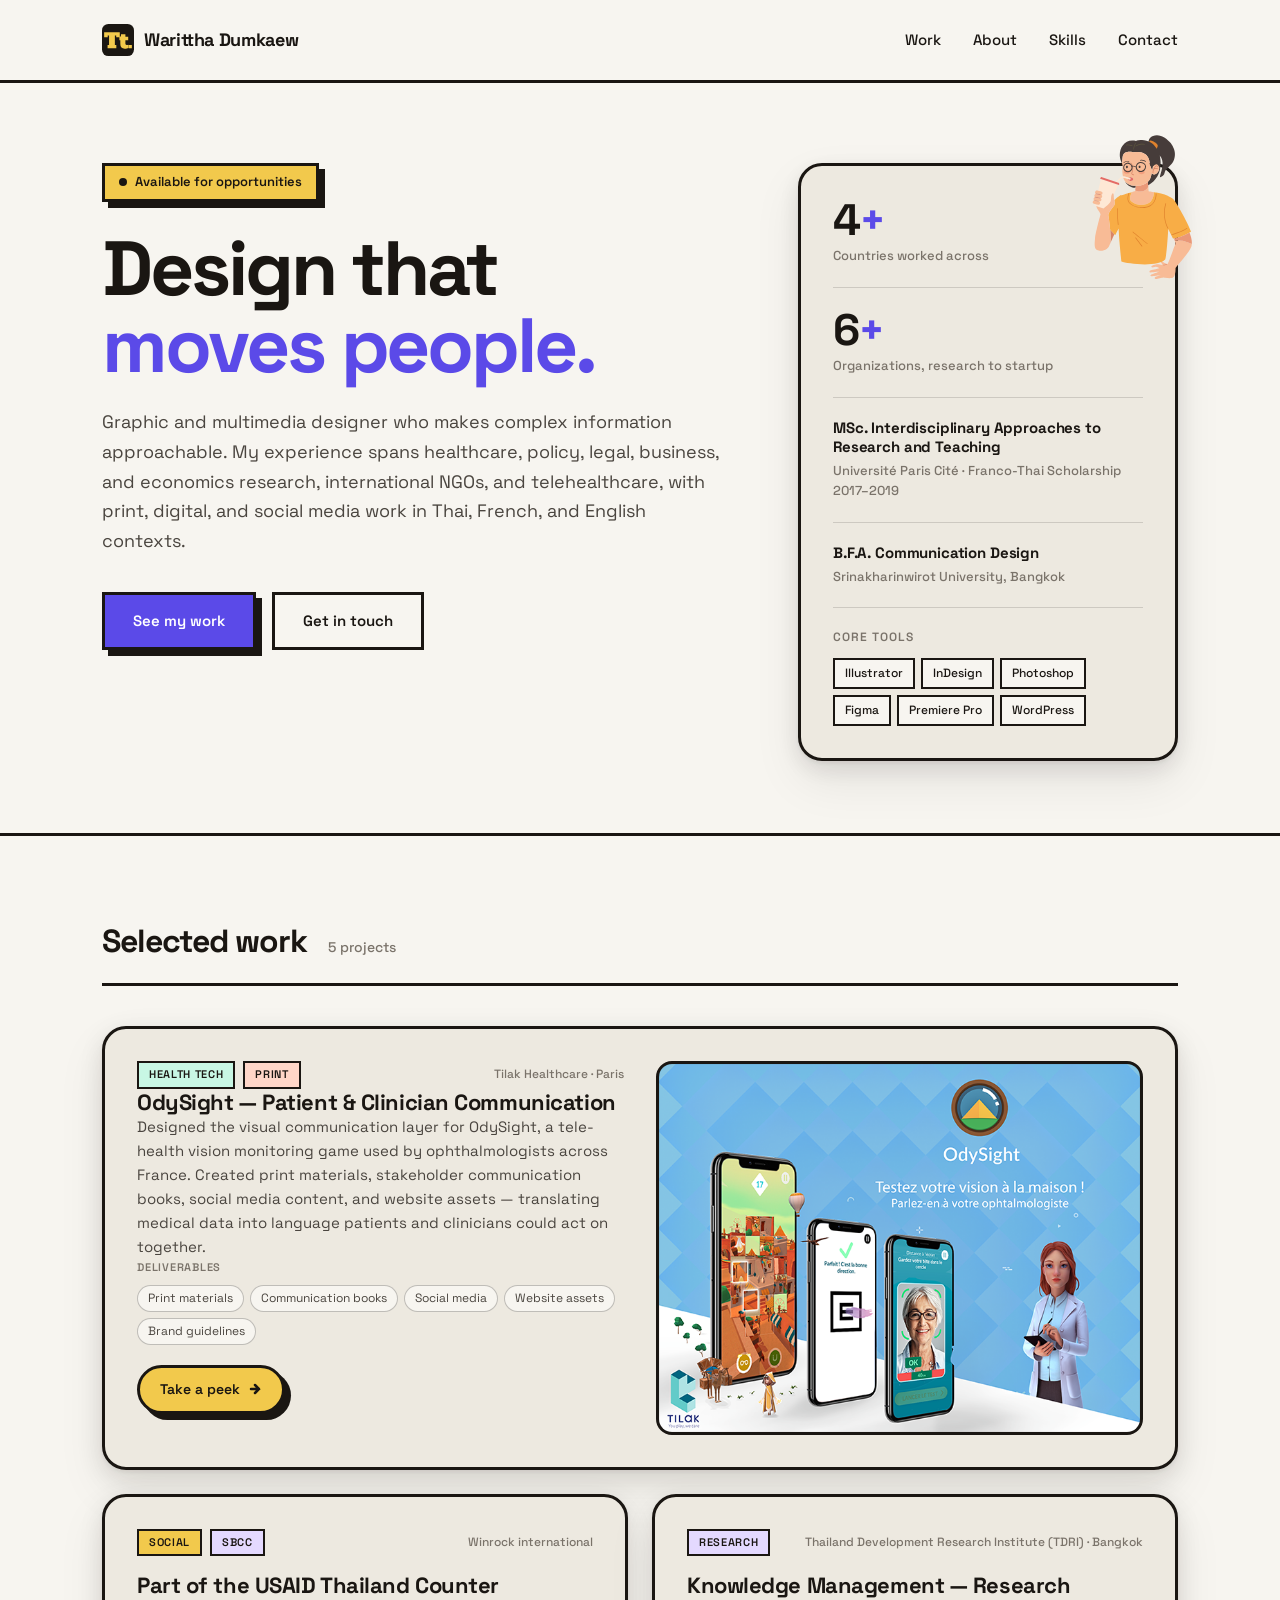
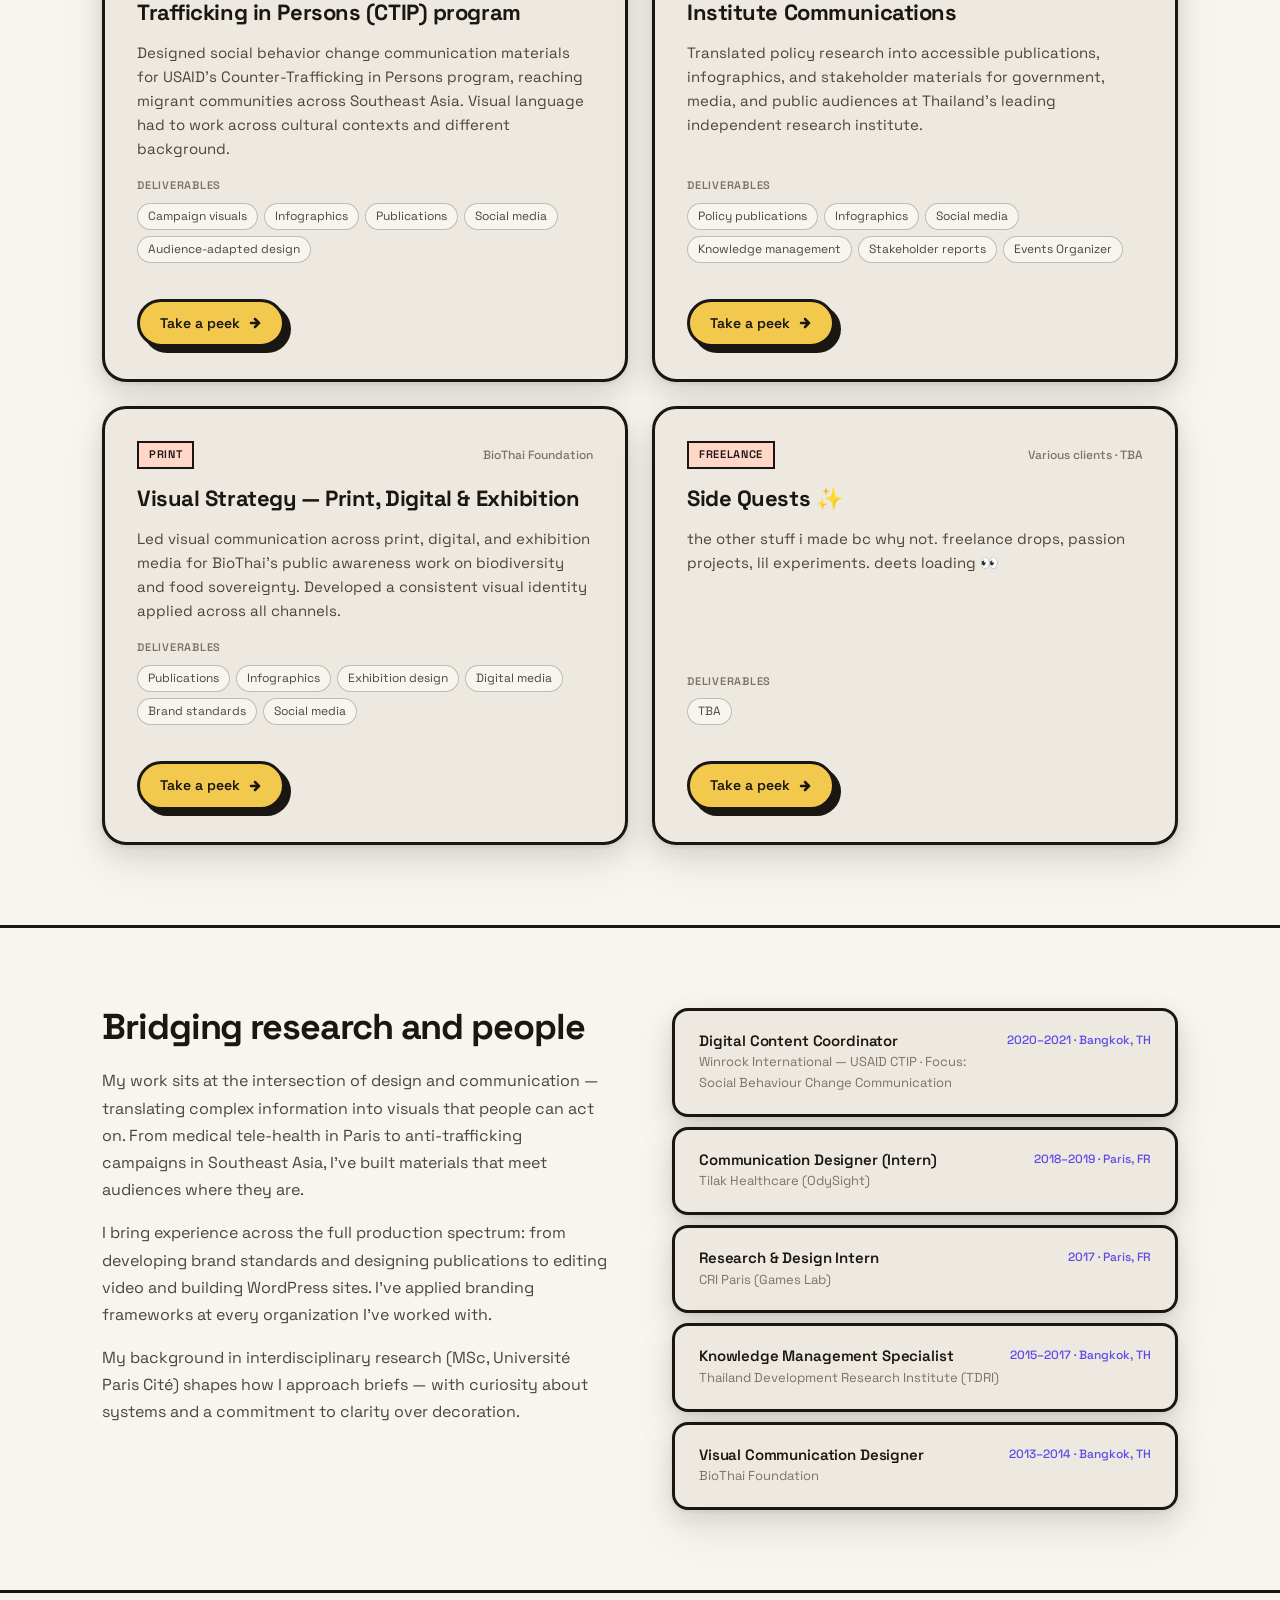
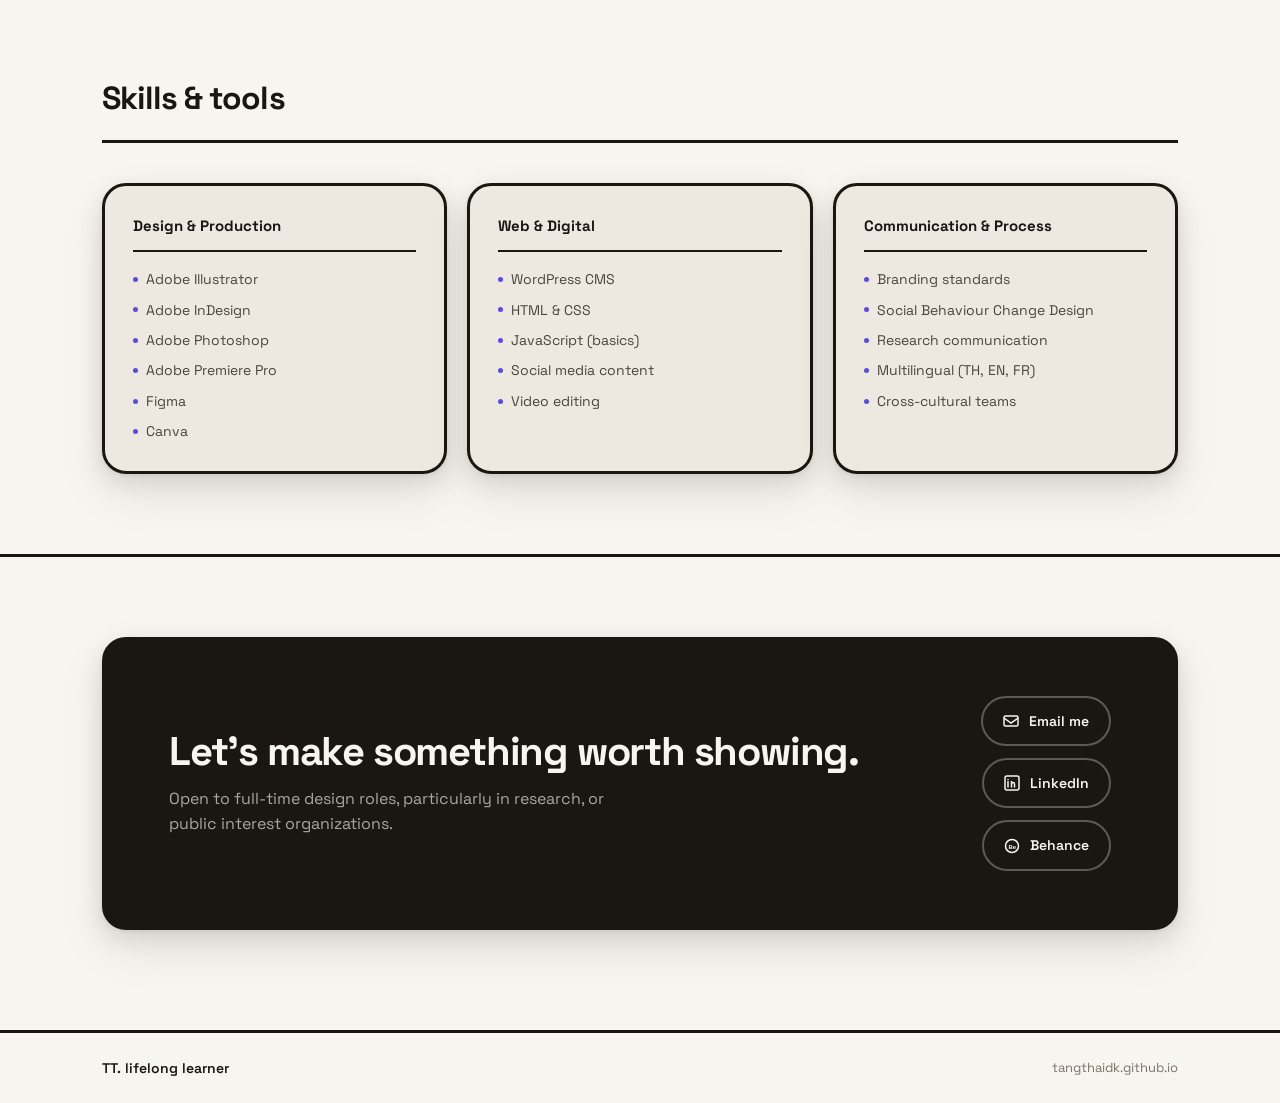
==== commit 00a9a3c7: "typo edit" ====
--- a/index.html
+++ b/index.html
@@ -771,7 +771,7 @@
           <span class="project-tag research">SBCC</span>
           <span class="project-org">Winrock international</span>
         </div>
-        <h3 class="project-title">Part ofThe USAID Thailand Counter Trafficking in Persons (CTIP) program</h3>
+        <h3 class="project-title">Part of the USAID Thailand Counter Trafficking in Persons (CTIP) program</h3>
         <p class="project-desc">
           Designed social behavior change communication materials for USAID's Counter-Trafficking in Persons program, reaching migrant communities across Southeast Asia. Visual language had to work across cultural contexts and different background.
         </p>
@@ -791,7 +791,35 @@
         </a>
       </div>
 
-      <!-- BioThai -->
+
+      <!-- TDRI -->
+      <div class="project-card">
+        <div class="project-meta">
+          <span class="project-tag research">Research</span>
+          <span class="project-org">Thailand Development Research Institute (TDRI) · Bangkok</span>
+        </div>
+        <h3 class="project-title">Knowledge Management — Research Institute Communications</h3>
+        <p class="project-desc">
+          Translated policy research into accessible publications, infographics, and stakeholder materials for government, media, and public audiences at Thailand's leading independent research institute.
+        </p>
+        <div class="project-deliverables">
+          <div class="deliverables-label">Deliverables</div>
+          <div class="deliverables-list">
+            <span class="deliverable-chip">Policy publications</span>
+            <span class="deliverable-chip">Infographics</span>
+            <span class="deliverable-chip">Social media</span>
+            <span class="deliverable-chip">Knowledge management</span>
+            <span class="deliverable-chip">Stakeholder reports</span>
+            <span class="deliverable-chip">Events Organizer</span>
+          </div>
+        </div>
+        <a href="tdri.html" class="project-link-btn">
+          Take a peek
+          <svg aria-hidden="true" width="14" height="14" viewBox="0 0 14 14" fill="none" stroke="currentColor" stroke-width="2.5" stroke-linecap="round"><path d="M3 7h8M7 3l4 4-4 4"/></svg>
+        </a>
+      </div>
+
+       <!-- BioThai -->
       <div class="project-card">
         <div class="project-meta">
           <span class="project-tag print">Print</span>
@@ -817,34 +845,7 @@
           <svg aria-hidden="true" width="14" height="14" viewBox="0 0 14 14" fill="none" stroke="currentColor" stroke-width="2.5" stroke-linecap="round"><path d="M3 7h8M7 3l4 4-4 4"/></svg>
         </a>
       </div>
-
-      <!-- TDRI -->
-      <div class="project-card">
-        <div class="project-meta">
-          <span class="project-tag research">Research</span>
-          <span class="project-org">Thailand Development Research Institute (TDRI) · Bangkok</span>
-        </div>
-        <h3 class="project-title">Knowledge Management — Research Institute Communications</h3>
-        <p class="project-desc">
-          Translated policy research into accessible publications, infographics, and stakeholder materials for government, media, and public audiences at Thailand's leading independent research institute.
-        </p>
-        <div class="project-deliverables">
-          <div class="deliverables-label">Deliverables</div>
-          <div class="deliverables-list">
-            <span class="deliverable-chip">Policy publications</span>
-            <span class="deliverable-chip">Infographics</span>
-            <span class="deliverable-chip">Social media</span>
-            <span class="deliverable-chip">Knowledge management</span>
-            <span class="deliverable-chip">Stakeholder reports</span>
-            <span class="deliverable-chip">Events Organizer</span>
-          </div>
-        </div>
-        <a href="tdri.html" class="project-link-btn">
-          Take a peek
-          <svg aria-hidden="true" width="14" height="14" viewBox="0 0 14 14" fill="none" stroke="currentColor" stroke-width="2.5" stroke-linecap="round"><path d="M3 7h8M7 3l4 4-4 4"/></svg>
-        </a>
-      </div>
-
+      
       <!-- Side quests (other projects) -->
       <div class="project-card">
         <div class="project-meta">
